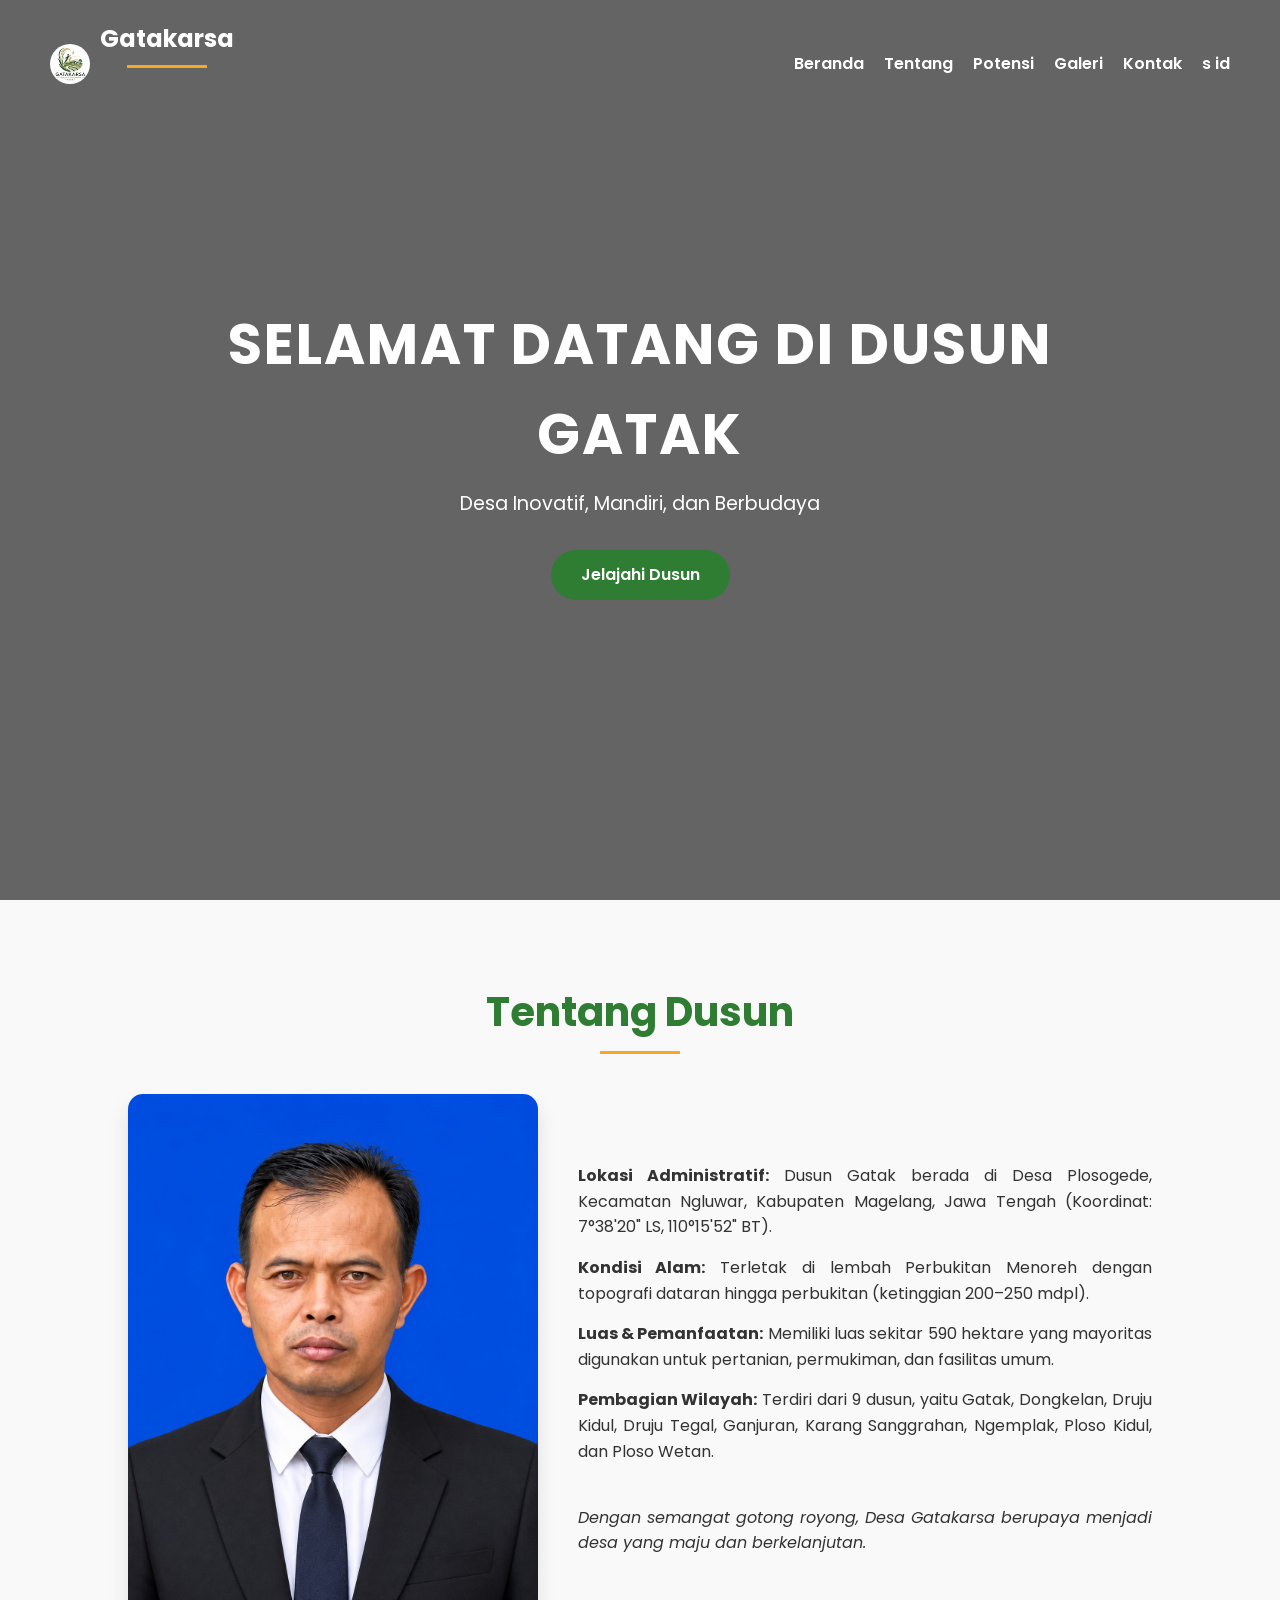
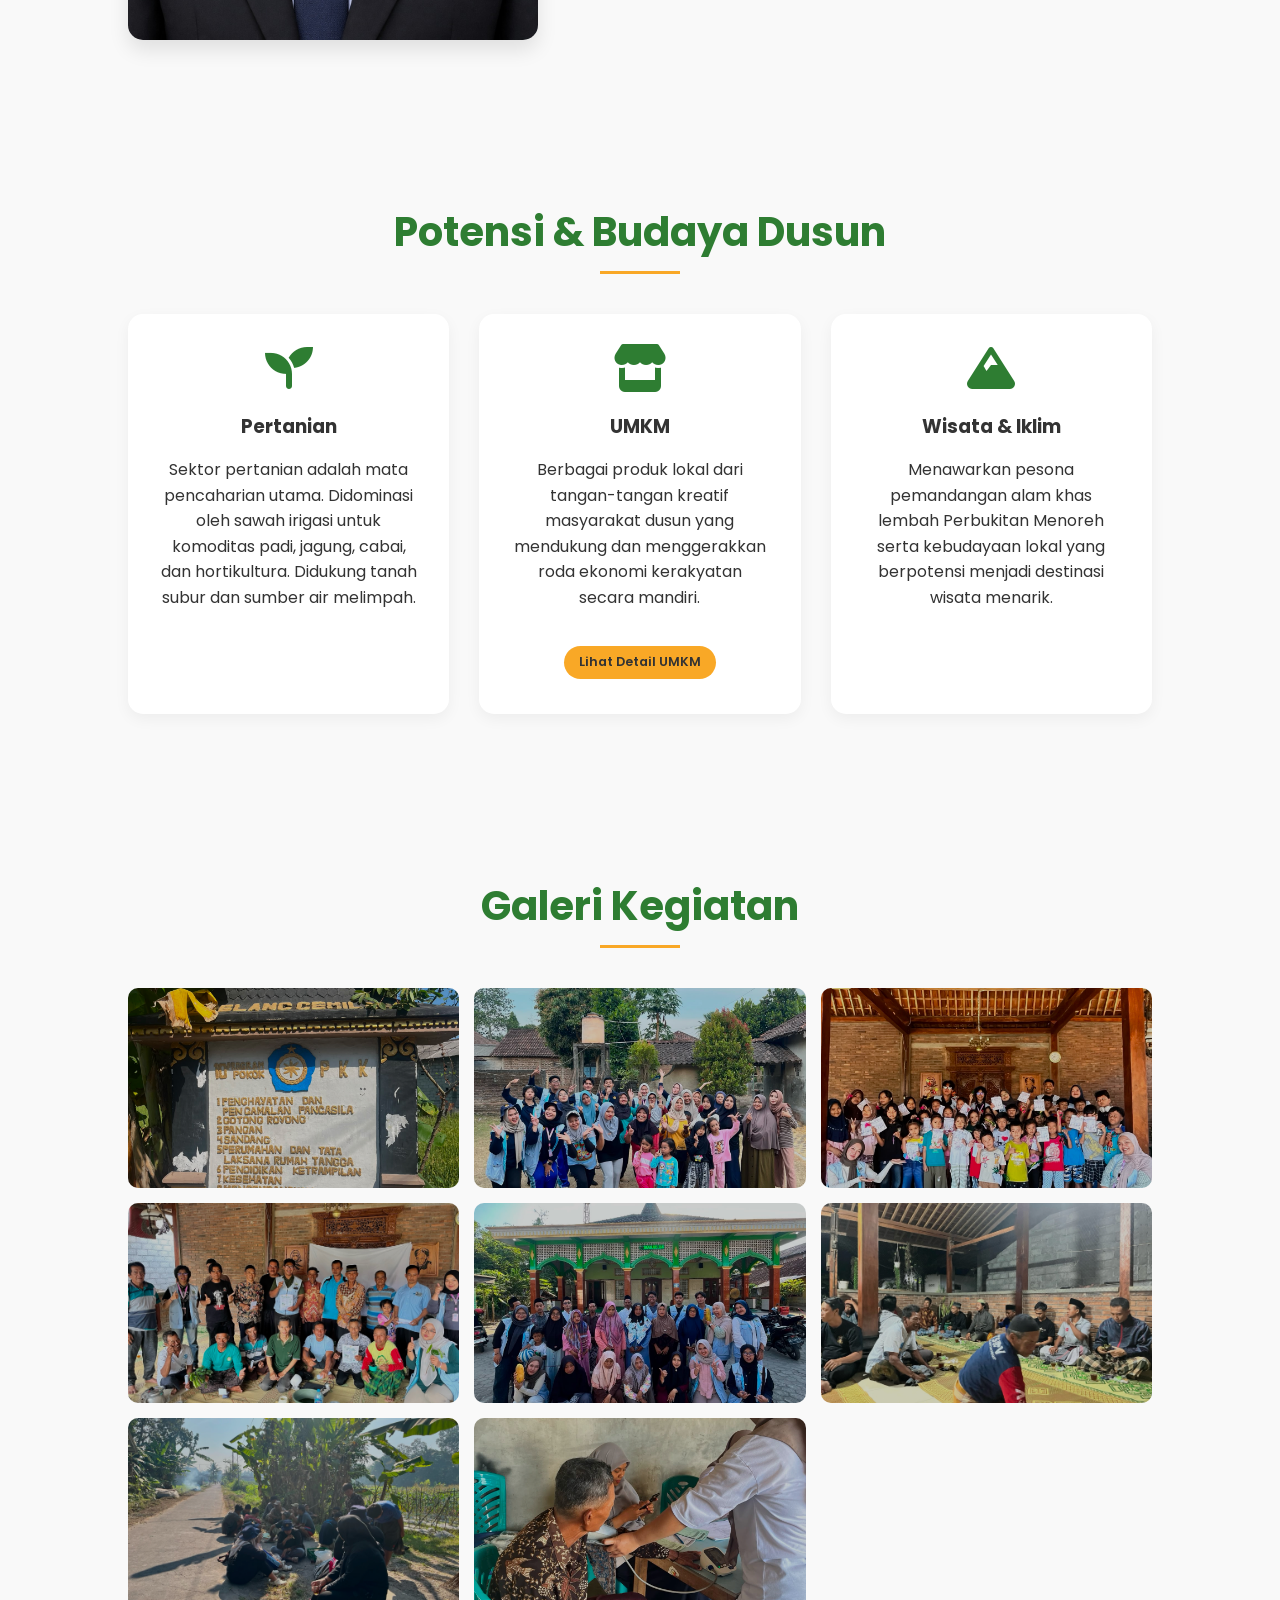
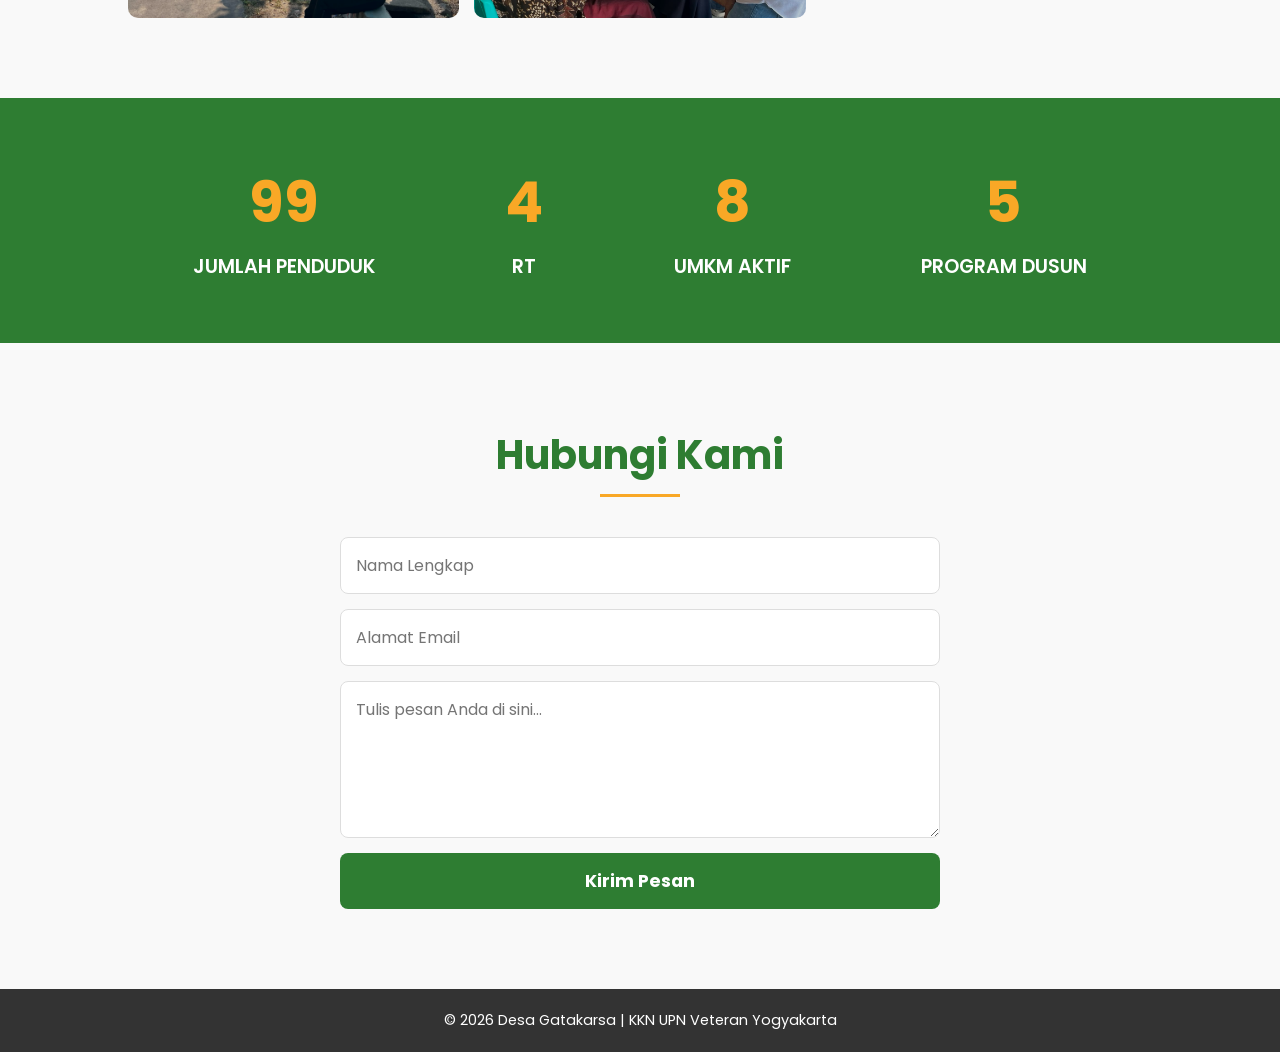
==== index.html @ c1e4db8f "first commit" ====
<!DOCTYPE html>
<html lang="id">
<head>
    <meta charset="UTF-8">
    <meta name="viewport" content="width=device-width, initial-scale=1.0">
    <title>Desa Gatakarsa - KKN UPN Veteran Yogyakarta</title>
    <!-- Google Fonts untuk tipografi yang lebih modern -->
    <link href="https://fonts.googleapis.com/css2?family=Poppins:wght@300;400;600;700&display=swap" rel="stylesheet">
    <!-- FontAwesome untuk Ikon -->
    <link rel="stylesheet" href="https://cdnjs.cloudflare.com/ajax/libs/font-awesome/6.0.0/css/all.min.css">
    
    <style>
        /* === VARIABEL WARNA & RESET === */
        :root {
            --primary-color: #2E7D32; /* Hijau alam */
            --secondary-color: #F9A826; /* Kuning aksen */
            --text-dark: #333333;
            --text-light: #f4f4f4;
            --bg-light: #f9f9f9;
        }

        * {
            margin: 0;
            padding: 0;
            box-sizing: border-box;
            font-family: 'Poppins', sans-serif;
            scroll-behavior: smooth;
        }

        body { color: var(--text-dark); background-color: var(--bg-light); line-height: 1.6; }

        /* === NAVBAR === */
        header nav {
            position: fixed;
            top: 0;
            width: 100%;
            display: flex;
            justify-content: space-between;
            align-items: center;
            padding: 20px 50px;
            background: transparent;
            transition: all 0.4s ease;
            z-index: 1000;
        }

        header nav.scrolled {
            background: white;
            box-shadow: 0 4px 10px rgba(0,0,0,0.1);
            padding: 15px 50px;
        }

        .logo { display: flex; align-items: center; gap: 10px; }
        .logo img { width: 40px; height: 40px; border-radius: 50%; object-fit: cover; }
        .logo h2 { color: white; transition: 0.4s; font-size: 1.5rem; }
        header nav.scrolled .logo h2 { color: var(--primary-color); }

        nav ul { display: flex; list-style: none; gap: 20px; }
        nav ul li a {
            text-decoration: none;
            color: white;
            font-weight: 600;
            transition: 0.3s;
            position: relative;
        }
        header nav.scrolled ul li a { color: var(--text-dark); }
        
        nav ul li a::after {
            content: ''; position: absolute; width: 0; height: 2px;
            bottom: -5px; left: 0; background-color: var(--secondary-color);
            transition: width 0.3s ease;
        }
        nav ul li a:hover::after { width: 100%; }

        /* === HERO SECTION === */
        .hero {
            height: 100vh;
            /* Placeholder background jika gambar belum ada */
            background: linear-gradient(rgba(0,0,0,0.6), rgba(0,0,0,0.6)), url('https://source.unsplash.com/1600x900/?village,nature,ricefield') center/cover;
            display: flex;
            justify-content: center;
            align-items: center;
            text-align: center;
            color: white;
        }

        .hero h1 { font-size: 3.5rem; margin-bottom: 10px; text-transform: uppercase; letter-spacing: 2px; animation: slideDown 1s ease forwards;}
        .hero p { font-size: 1.2rem; margin-bottom: 30px; animation: slideUp 1s ease forwards; animation-delay: 0.3s; opacity: 0; }
        
        .btn {
            padding: 12px 30px;
            background: var(--primary-color);
            color: white;
            text-decoration: none;
            border-radius: 25px;
            font-weight: 600;
            transition: 0.3s;
            display: inline-block;
            opacity: 0;
            animation: fadeIn 1s ease forwards;
            animation-delay: 0.6s;
        }
        .btn:hover { background: var(--secondary-color); color: var(--text-dark); transform: translateY(-3px); box-shadow: 0 5px 15px rgba(0,0,0,0.2); }
        
        .btn-small {
            display: inline-block;
            margin-top: 10px;
            padding: 6px 15px; /* Angka ini diperkecil agar kotaknya menyusut */
            background: var(--secondary-color);
            color: var(--text-dark);
            text-decoration: none;
            border-radius: 20px;
            font-size: 0.8rem; /* Hurufnya diperkecil sedikit */
            font-weight: 600;
            transition: 0.3s;
        }
        .btn-small:hover {
            background: var(--primary-color);
            color: white;
            transform: translateY(-2px);
        }
        /* === SECTIONS UMUM === */
        section { padding: 80px 10%; }
        h2 { text-align: center; font-size: 2.5rem; margin-bottom: 50px; color: var(--primary-color); position: relative; }
        h2::after {
            content: ''; width: 80px; height: 3px; background: var(--secondary-color);
            position: absolute; bottom: -10px; left: 50%; transform: translateX(-50%);
        }

        /* === TENTANG DESA === */
        .about-content { display: flex; gap: 40px; align-items: center; }
        .about-content img { width: 40%; border-radius: 15px; box-shadow: 0 10px 20px rgba(0,0,0,0.1); transition: 0.3s; }
        .about-content img:hover { transform: scale(1.02); }
        .about-content div { width: 60%; }
        .about-content p { margin-bottom: 15px; text-align: justify; }

        /* === POTENSI DESA (KARTU) === */
        .cards { display: grid; grid-template-columns: repeat(auto-fit, minmax(300px, 1fr)); gap: 30px; }
        .card {
            background: white; padding: 30px; border-radius: 15px;
            box-shadow: 0 5px 15px rgba(0,0,0,0.05); text-align: center;
            transition: 0.4s ease; border-bottom: 5px solid transparent;
        }
        .card i { font-size: 3rem; color: var(--primary-color); margin-bottom: 20px; }
        .card:hover { transform: translateY(-10px); box-shadow: 0 15px 30px rgba(0,0,0,0.1); border-bottom: 5px solid var(--secondary-color); }
        .card h3 { margin-bottom: 15px; }

        /* === GALERI === */
        .gallery-grid {
            display: grid; grid-template-columns: repeat(auto-fit, minmax(250px, 1fr)); gap: 15px;
        }
        .gallery-grid img {
            width: 100%; height: 200px; object-fit: cover; border-radius: 10px;
            transition: 0.3s; cursor: pointer; filter: brightness(80%);
        }
        .gallery-grid img:hover { filter: brightness(110%); transform: scale(1.05); box-shadow: 0 10px 20px rgba(0,0,0,0.2); }

        /* === STATISTIK === */
        .stats { background: var(--primary-color); color: white; display: flex; justify-content: space-around; flex-wrap: wrap; text-align: center; padding: 60px 10%; }
        .stat-box h3 { font-size: 3.5rem; margin-bottom: 5px; color: var(--secondary-color); }
        .stat-box p { font-size: 1.2rem; font-weight: 600; text-transform: uppercase; }

        /* === KONTAK === */
        .contact form { max-width: 600px; margin: 0 auto; display: flex; flex-direction: column; gap: 15px; }
        .contact input, .contact textarea { width: 100%; padding: 15px; border: 1px solid #ddd; border-radius: 8px; font-size: 1rem; transition: 0.3s; }
        .contact input:focus, .contact textarea:focus { border-color: var(--primary-color); outline: none; box-shadow: 0 0 8px rgba(46, 125, 50, 0.2); }
        .contact button { padding: 15px; background: var(--primary-color); color: white; border: none; border-radius: 8px; font-size: 1.1rem; cursor: pointer; transition: 0.3s; font-weight: bold; }
        .contact button:hover { background: var(--secondary-color); color: var(--text-dark); }

        /* === FOOTER === */
        footer { background: var(--text-dark); color: white; text-align: center; padding: 20px; font-size: 0.9rem; }

        /* === ANIMASI SCROLL (JS) === */
        .reveal { opacity: 0; transform: translateY(50px); transition: all 0.8s ease-in-out; }
        .reveal.active { opacity: 1; transform: translateY(0); }

        /* === KEYFRAMES === */
        @keyframes slideDown { from { opacity: 0; transform: translateY(-50px); } to { opacity: 1; transform: translateY(0); } }
        @keyframes slideUp { from { opacity: 0; transform: translateY(50px); } to { opacity: 1; transform: translateY(0); } }
        @keyframes fadeIn { from { opacity: 0; } to { opacity: 1; } }

        /* === RESPONSIVE === */
        @media (max-width: 768px) {
            .about-content { flex-direction: column; }
            .about-content img, .about-content div { width: 100%; }
            header nav { padding: 20px; flex-direction: column; gap: 15px; background: rgba(0,0,0,0.8); }
            header nav.scrolled { padding: 20px; }
            .hero h1 { font-size: 2.2rem; }
        }
    </style>
</head>
<body>

<!-- Navbar -->
<header>
    <nav id="navbar">
        <div class="logo">
            <img src="images/logo.jpeg" alt="Logo" onerror="this.src='https:'">
            <h2>Gatakarsa</h2>
        </div>
        <ul>
            <li><a href="#beranda">Beranda</a></li>
            <li><a href="#tentang">Tentang</a></li>
            <li><a href="#potensi">Potensi</a></li>
            <li><a href="#galeri">Galeri</a></li>
            <li><a href="#kontak">Kontak</a></li>
            <li><a href="https://s.id/dusungatak">s id</a></li>
        </ul>
    </nav>
</header>

<!-- Hero Section -->
<section class="hero" id="beranda">
    <div class="overlay">
        <h1>Selamat Datang di Dusun Gatak</h1>
        <p>Desa Inovatif, Mandiri, dan Berbudaya</p>
        <a href="#tentang" class="btn">Jelajahi Dusun</a>
    </div>
</section>

<!-- Tentang Desa -->
<section class="about reveal" id="tentang">
    <h2>Tentang Dusun</h2>
    <div class="about-content">
        <img src="images/kepaladesa2.jpeg" alt="Kepala Desa" onerror="this.src='https:'">
        <div>
            <p><strong>Lokasi Administratif:</strong> Dusun Gatak berada di Desa Plosogede, Kecamatan Ngluwar, Kabupaten Magelang, Jawa Tengah (Koordinat: 7°38'20" LS, 110°15'52" BT).</p>
            <p><strong>Kondisi Alam:</strong> Terletak di lembah Perbukitan Menoreh dengan topografi dataran hingga perbukitan (ketinggian 200–250 mdpl).</p>
            <p><strong>Luas & Pemanfaatan:</strong> Memiliki luas sekitar 590 hektare yang mayoritas digunakan untuk pertanian, permukiman, dan fasilitas umum.</p>
            <p><strong>Pembagian Wilayah:</strong> Terdiri dari 9 dusun, yaitu Gatak, Dongkelan, Druju Kidul, Druju Tegal, Ganjuran, Karang Sanggrahan, Ngemplak, Ploso Kidul, dan Ploso Wetan.</p>
            <br>
            <p><i>Dengan semangat gotong royong, Desa Gatakarsa berupaya menjadi desa yang maju dan berkelanjutan.</i></p>
        </div>
    </div>
</section>

<!-- Potensi Desa -->
<!-- Potensi & Budaya Desa -->
<section class="potensi reveal" id="potensi">
    <h2>Potensi & Budaya Dusun</h2>
    <div class="cards">
        
        <div class="card">
            <i class="fas fa-seedling"></i>
            <h3>Pertanian</h3>
            <p>Sektor pertanian adalah mata pencaharian utama. Didominasi oleh sawah irigasi untuk komoditas padi, jagung, cabai, dan hortikultura. Didukung tanah subur dan sumber air melimpah.</p>
        </div>

        <div class="card">
            <i class="fas fa-store"></i>
            <h3>UMKM</h3>
            <p>Berbagai produk lokal dari tangan-tangan kreatif masyarakat dusun yang mendukung dan menggerakkan roda ekonomi kerakyatan secara mandiri.</p>
            <br>
            <a href="umkm.html" target="_blank" class="btn-small">Lihat Detail UMKM </i></a>
        </div>

        <div class="card">
            <i class="fas fa-mountain"></i>
            <h3>Wisata & Iklim</h3>
            <p>Menawarkan pesona pemandangan alam khas lembah Perbukitan Menoreh serta kebudayaan lokal yang berpotensi menjadi destinasi wisata menarik.</p>
        </div>

    </div>
</section>

<!-- Galeri -->
<section class="galeri reveal" id="galeri">
    <h2>Galeri Kegiatan</h2>
    <div class="gallery-grid">
        <img src="images/kegiatan.jpeg" alt="Kegiatan 1" onerror="this.src='https://source.unsplash.com/400x300/?agriculture'">
        <img src="images/kegiatan1.jpeg" alt="Kegiatan 2" onerror="this.src='https://source.unsplash.com/400x300/?village'">
        <img src="images/kegiatan2.jpeg" alt="Kegiatan 3" onerror="this.src='https://source.unsplash.com/400x300/?community'">
        <img src="images/kegiatan3.jpeg" alt="Kegiatan 4" onerror="this.src='https://source.unsplash.com/400x300/?farmers'">
        <img src="images/kegiatan4.jpeg" alt="Kegiatan 5" onerror="this.src='https://source.unsplash.com/400x300/?nature'">
        <img src="images/kegiatan7.jpeg" alt="Kegiatan 6" onerror="this.src='https://source.unsplash.com/400x300/?event'">
        <img src="images/kegiatan6.jpeg" alt="Kegiatan 6" onerror="this.src='https://source.unsplash.com/400x300/?event'">
        <img src="images/kegiatan5.jpeg" alt="Kegiatan 6" onerror="this.src='https://source.unsplash.com/400x300/?event'">
    </div>
</section>

<!-- Statistik -->
<section class="stats" id="statistik">
    <div class="stat-box">
        <h3 class="counter" data-target="412">0</h3>
        <p>Jumlah Penduduk</p>
    </div>
    <div class="stat-box">
        <h3 class="counter" data-target="4">0</h3>
        <p>RT</p>
    </div>
    <div class="stat-box">
        <h3 class="counter" data-target="8">0</h3>
        <p>UMKM Aktif</p>
    </div>
    <div class="stat-box">
        <h3 class="counter" data-target="5">0</h3>
        <p>Program Dusun</p>
    </div>
</section>

<!-- Kontak -->
<section class="contact reveal" id="kontak">
    <h2>Hubungi Kami</h2>
    <form>
        <input type="text" placeholder="Nama Lengkap" required>
        <input type="email" placeholder="Alamat Email" required>
        <textarea rows="5" placeholder="Tulis pesan Anda di sini..." required></textarea>
        <button type="submit">Kirim Pesan</button>
    </form>
</section>

<footer>
    <p>© 2026 Desa Gatakarsa | KKN UPN Veteran Yogyakarta</p>
</footer>

<script>
    // 1. Efek Navbar Berubah Warna Saat Di-scroll
    window.addEventListener("scroll", function() {
        let navbar = document.getElementById("navbar");
        if (window.scrollY > 50) {
            navbar.classList.add("scrolled");
        } else {
            navbar.classList.remove("scrolled");
        }
    });

    // 2. Animasi Muncul Saat Scroll (Scroll Reveal)
    function reveal() {
        var reveals = document.querySelectorAll(".reveal");
        for (var i = 0; i < reveals.length; i++) {
            var windowHeight = window.innerHeight;
            var elementTop = reveals[i].getBoundingClientRect().top;
            var elementVisible = 150;
            if (elementTop < windowHeight - elementVisible) {
                reveals[i].classList.add("active");
            }
        }
    }
    window.addEventListener("scroll", reveal);
    reveal(); // Trigger saat halaman pertama kali dimuat

    // 3. Efek Angka Bergerak (Counter Animation) pada Statistik
    const counters = document.querySelectorAll('.counter');
    let counted = false;

    window.addEventListener('scroll', () => {
        let statsSection = document.getElementById('statistik');
        let sectionTop = statsSection.getBoundingClientRect().top;
        let windowHeight = window.innerHeight;

        // Jalankan animasi jika bagian statistik mulai terlihat di layar
        if(sectionTop < windowHeight && !counted) {
            counters.forEach(counter => {
                const updateCount = () => {
                    const target = +counter.getAttribute('data-target');
                    const count = +counter.innerText;
                    // Tentukan kecepatan hitung
                    const inc = target / 50; 

                    if (count < target) {
                        counter.innerText = Math.ceil(count + inc);
                        setTimeout(updateCount, 30);
                    } else {
                        counter.innerText = target;
                    }
                };
                updateCount();
            });
            counted = true; // Supaya tidak mengulang dari nol terus saat di-scroll
        }
    });
</script>
</body>
</html>
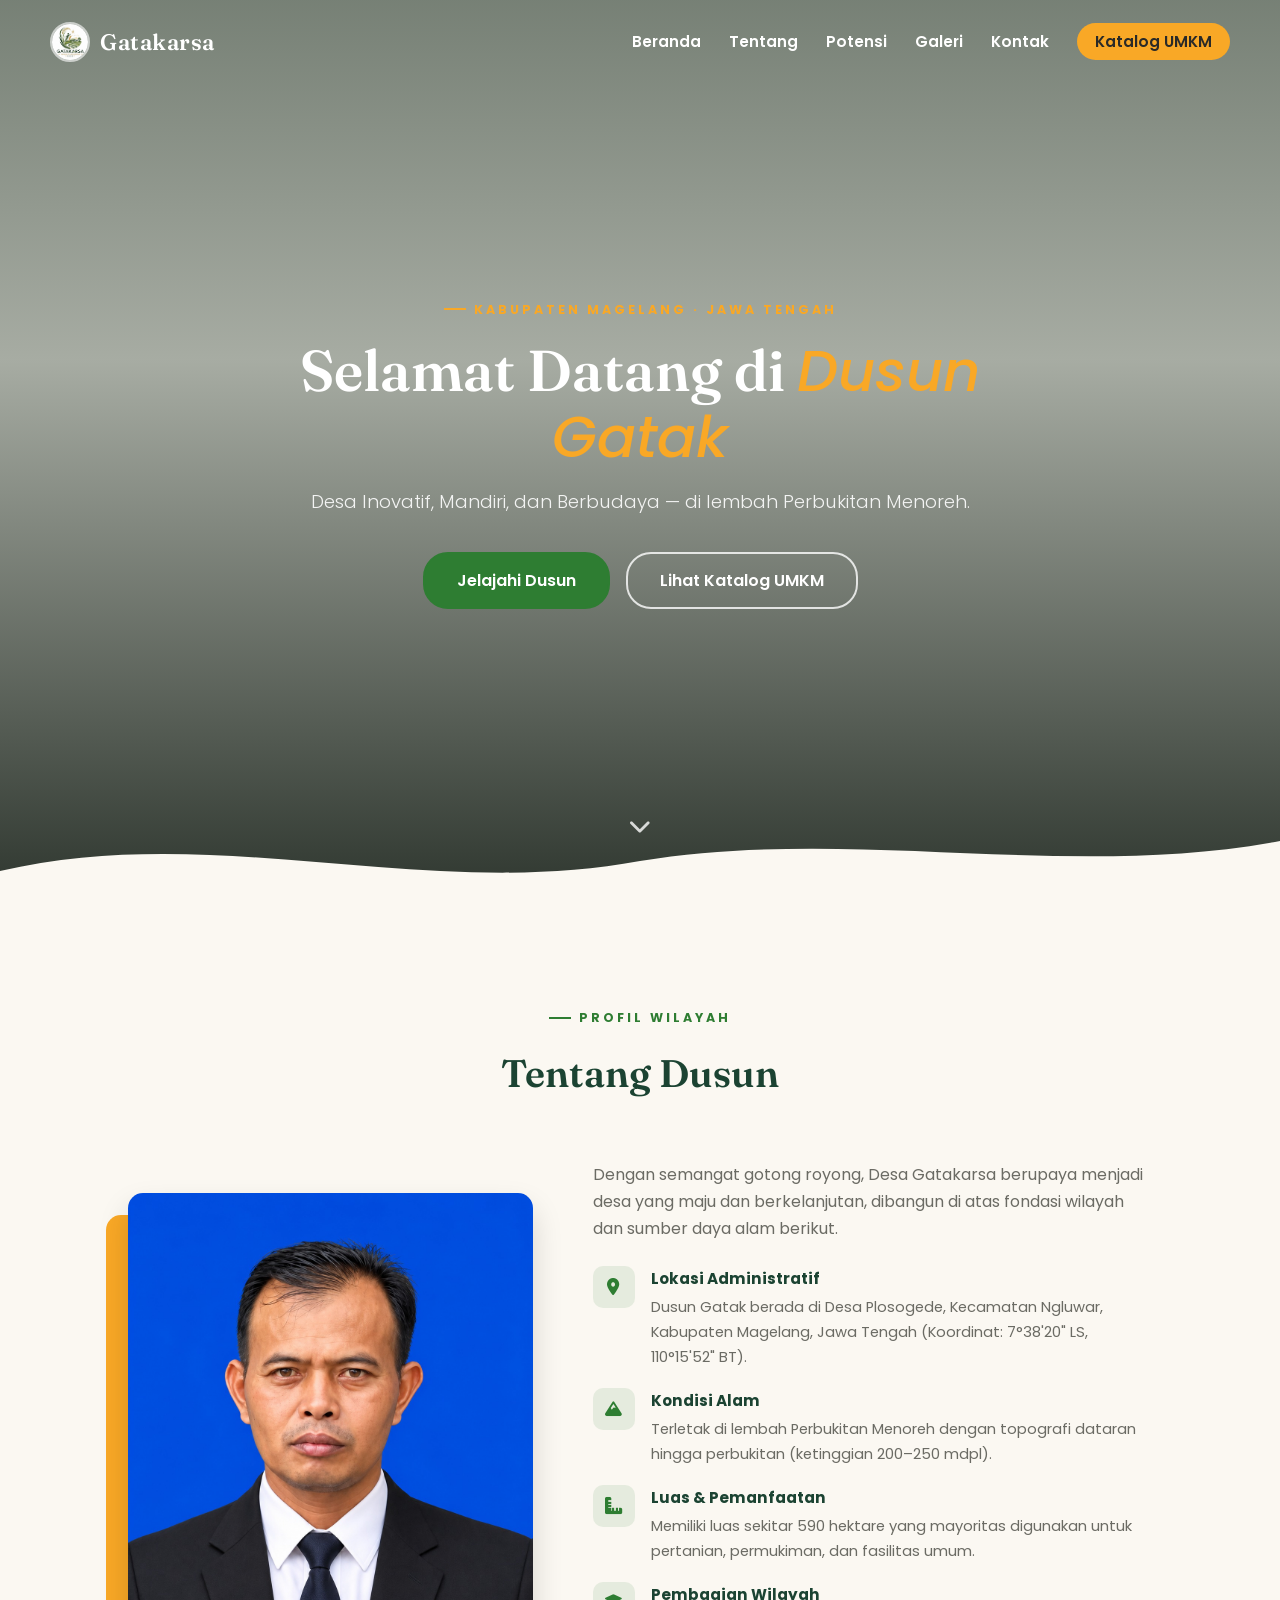
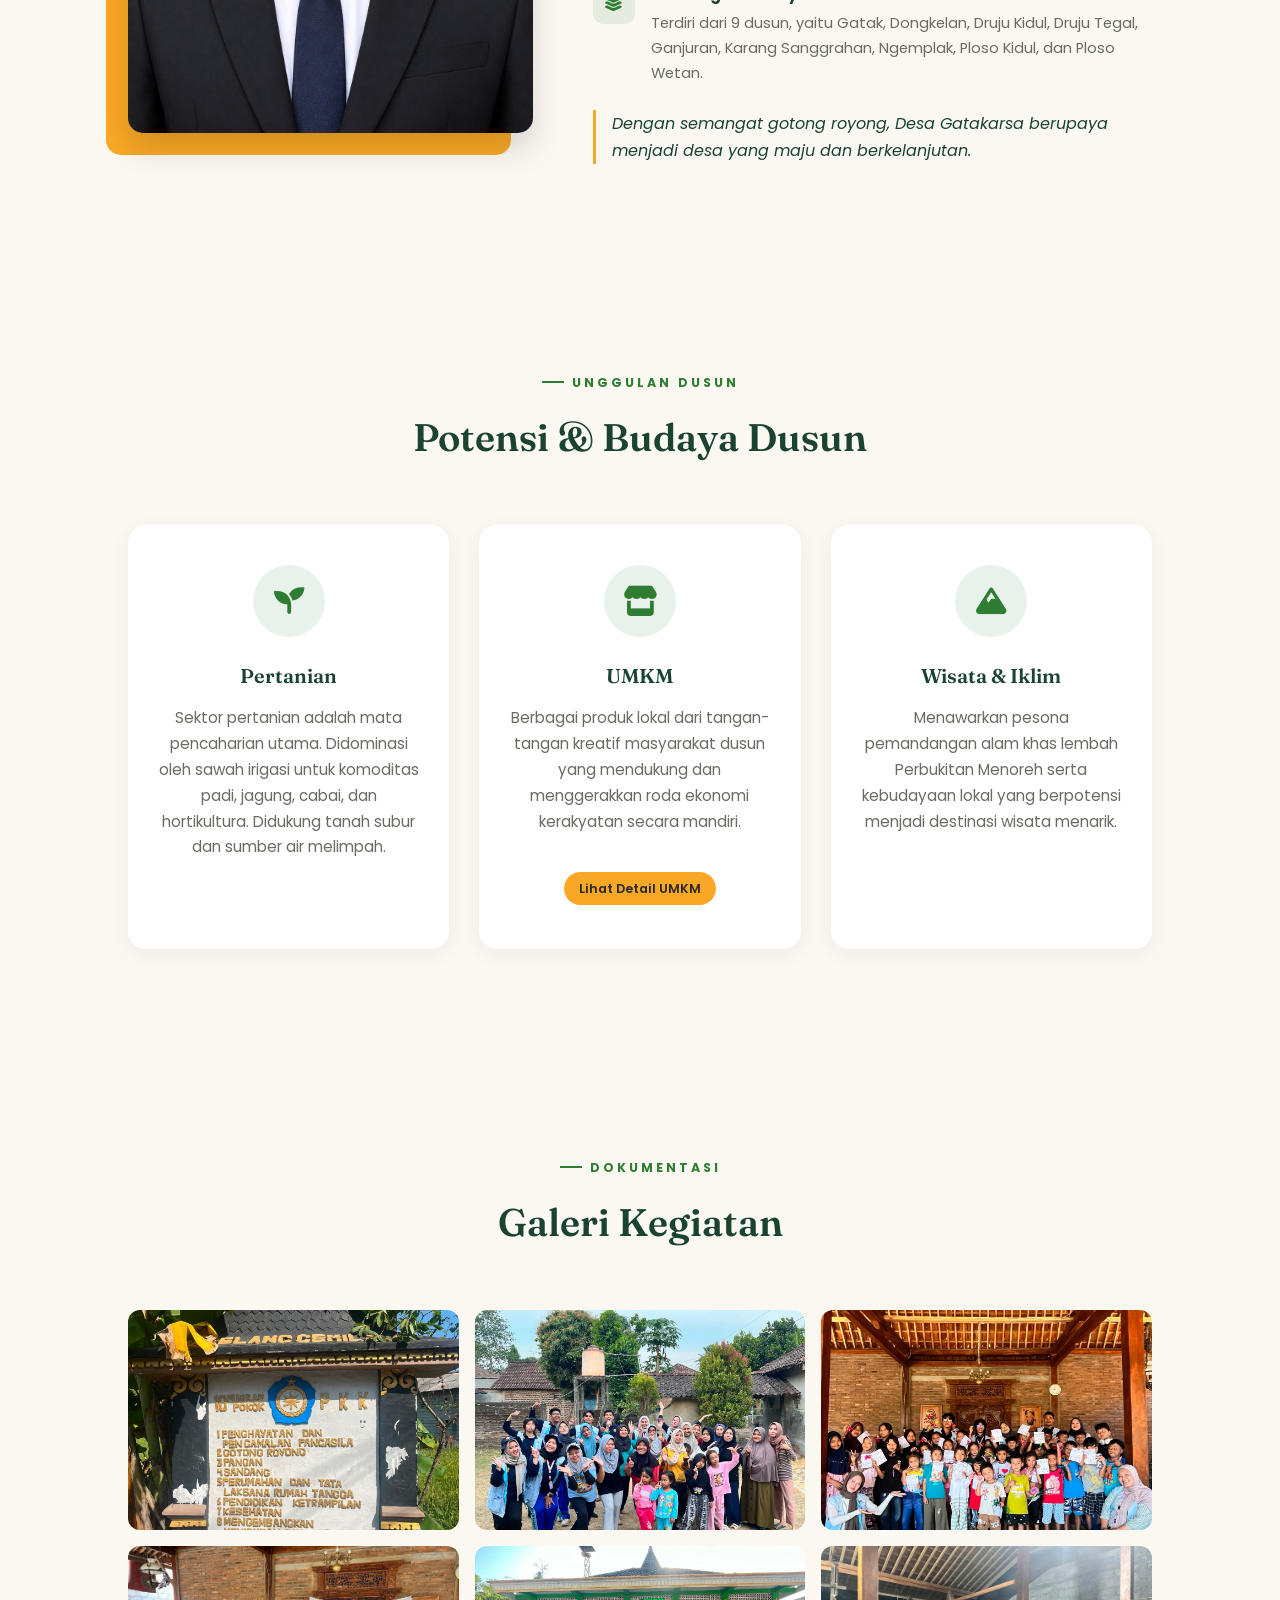
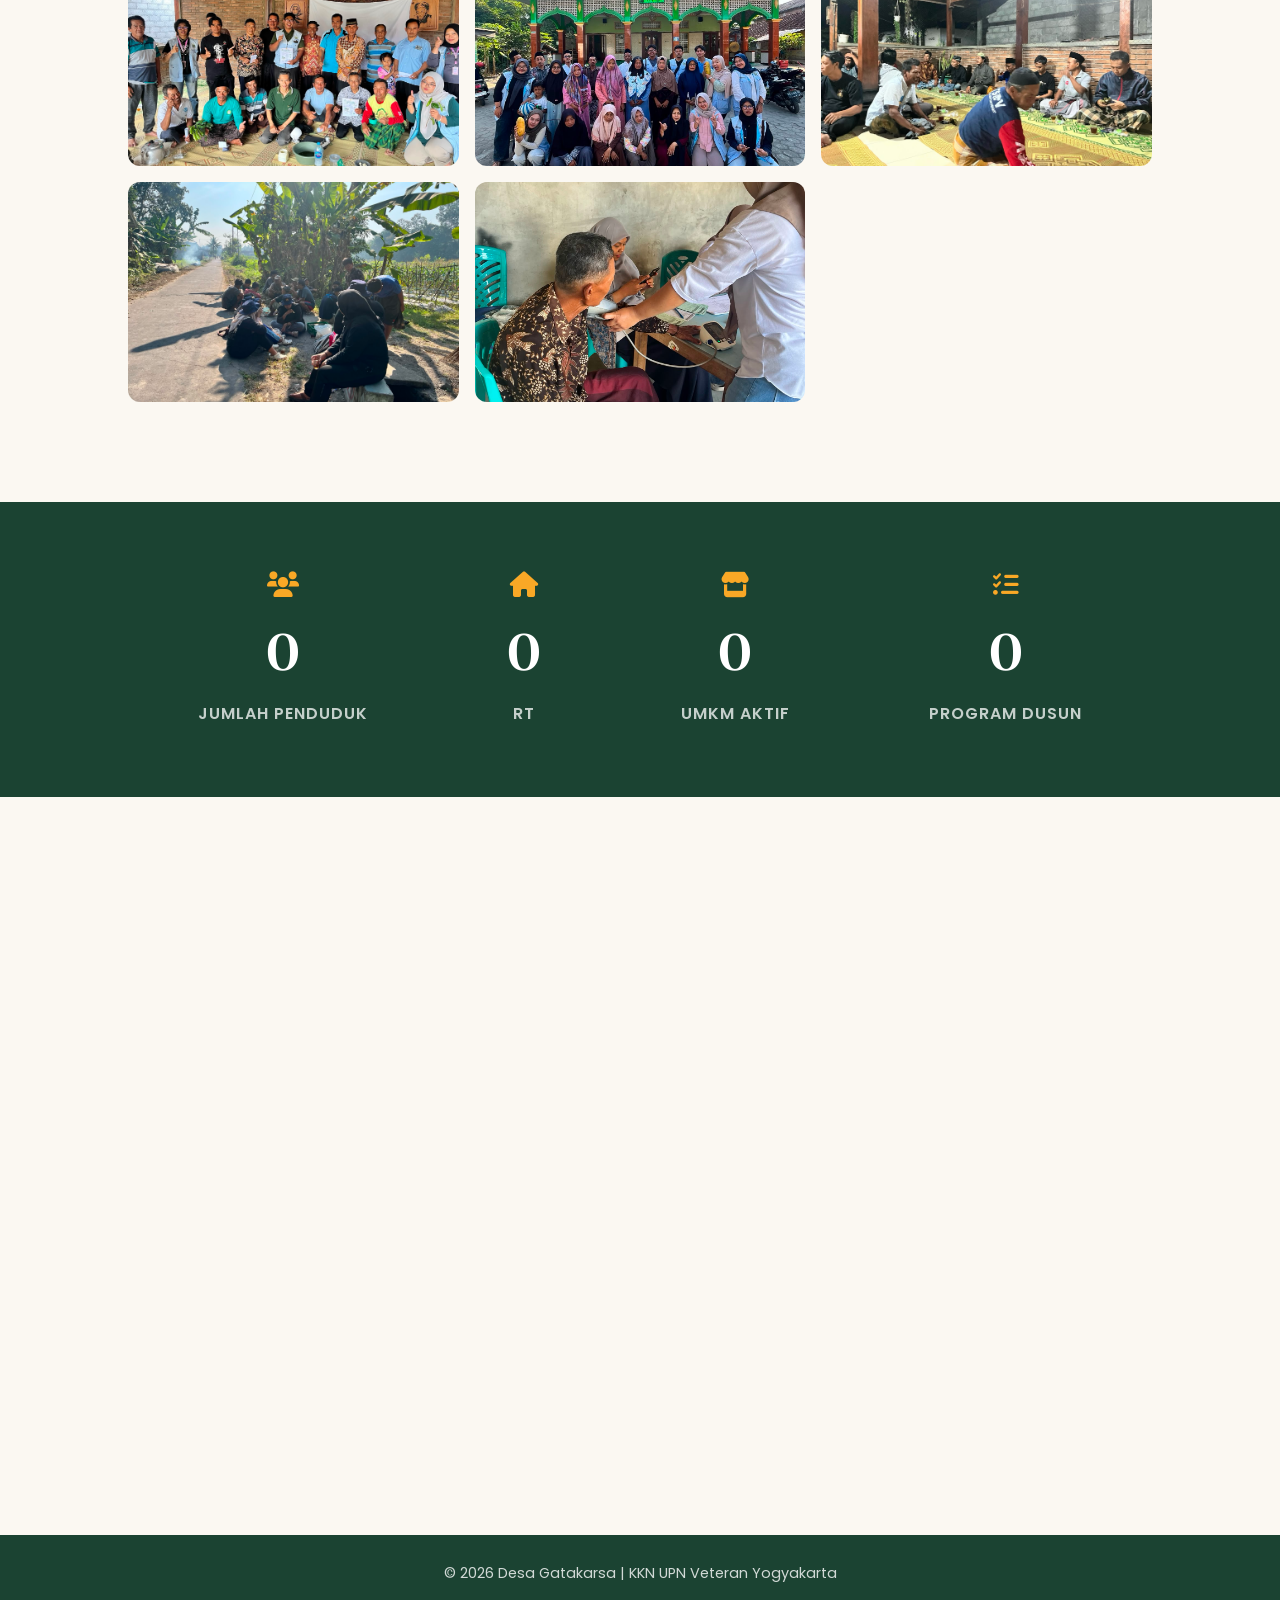
==== commit e887497f: "fix" ====
--- a/index.html
+++ b/index.html
@@ -4,170 +4,201 @@
     <meta charset="UTF-8">
     <meta name="viewport" content="width=device-width, initial-scale=1.0">
     <title>Desa Gatakarsa - KKN UPN Veteran Yogyakarta</title>
-    <!-- Google Fonts untuk tipografi yang lebih modern -->
-    <link href="https://fonts.googleapis.com/css2?family=Poppins:wght@300;400;600;700&display=swap" rel="stylesheet">
+    <!-- Google Fonts: Fraunces untuk judul (karakter hangat, organik), Poppins untuk isi -->
+    <link href="https://fonts.googleapis.com/css2?family=Poppins:wght@300;400;600;700&family=Fraunces:ital,opsz,wght@0,9..144,400;0,9..144,500;0,9..144,600;0,9..144,700;1,9..144,500&display=swap" rel="stylesheet">
     <!-- FontAwesome untuk Ikon -->
     <link rel="stylesheet" href="https://cdnjs.cloudflare.com/ajax/libs/font-awesome/6.0.0/css/all.min.css">
-    
+
     <style>
-        /* === VARIABEL WARNA & RESET === */
+        /* === VARIABEL WARNA & TIPOGRAFI === */
         :root {
-            --primary-color: #2E7D32; /* Hijau alam */
-            --secondary-color: #F9A826; /* Kuning aksen */
-            --text-dark: #333333;
+            --primary-color: #2E7D32;   /* Hijau alam */
+            --primary-dark: #1B4332;    /* Hijau tua, untuk teks/aksen gelap */
+            --secondary-color: #F9A826; /* Kuning panen */
+            --cream: #FBF8F2;           /* Latar hangat, bukan abu netral */
+            --text-dark: #2A2A28;
+            --text-muted: #6b6b64;
             --text-light: #f4f4f4;
-            --bg-light: #f9f9f9;
-        }
-
-        * {
-            margin: 0;
-            padding: 0;
-            box-sizing: border-box;
-            font-family: 'Poppins', sans-serif;
-            scroll-behavior: smooth;
-        }
-
-        body { color: var(--text-dark); background-color: var(--bg-light); line-height: 1.6; }
+            --bg-light: var(--cream);
+            --font-display: 'Fraunces', serif;
+            --font-body: 'Poppins', sans-serif;
+        }
+
+        * { margin: 0; padding: 0; box-sizing: border-box; font-family: var(--font-body); scroll-behavior: smooth; }
+        body { color: var(--text-dark); background-color: var(--bg-light); line-height: 1.7; }
+
+        h1, h2, h3 { font-family: var(--font-display); font-weight: 600; }
+
+        .eyebrow {
+            display: inline-flex; align-items: center; gap: 8px;
+            font-size: 0.78rem; font-weight: 700; letter-spacing: 3px; text-transform: uppercase;
+            color: var(--secondary-color);
+        }
+        .eyebrow::before { content: ''; width: 22px; height: 2px; background: var(--secondary-color); display: inline-block; }
 
         /* === NAVBAR === */
         header nav {
-            position: fixed;
-            top: 0;
-            width: 100%;
-            display: flex;
-            justify-content: space-between;
-            align-items: center;
-            padding: 20px 50px;
-            background: transparent;
-            transition: all 0.4s ease;
-            z-index: 1000;
-        }
-
-        header nav.scrolled {
-            background: white;
-            box-shadow: 0 4px 10px rgba(0,0,0,0.1);
-            padding: 15px 50px;
-        }
+            position: fixed; top: 0; width: 100%;
+            display: flex; justify-content: space-between; align-items: center;
+            padding: 22px 50px; background: transparent; transition: all 0.4s ease; z-index: 1000;
+        }
+        header nav.scrolled { background: rgba(251,248,242,0.95); backdrop-filter: blur(6px); box-shadow: 0 4px 20px rgba(0,0,0,0.08); padding: 14px 50px; }
 
         .logo { display: flex; align-items: center; gap: 10px; }
-        .logo img { width: 40px; height: 40px; border-radius: 50%; object-fit: cover; }
-        .logo h2 { color: white; transition: 0.4s; font-size: 1.5rem; }
-        header nav.scrolled .logo h2 { color: var(--primary-color); }
-
-        nav ul { display: flex; list-style: none; gap: 20px; }
+        .logo img { width: 40px; height: 40px; border-radius: 50%; object-fit: cover; border: 2px solid rgba(255,255,255,0.6); }
+        .logo h2 { color: white; transition: 0.4s; font-size: 1.4rem; letter-spacing: 0.5px; }
+        header nav.scrolled .logo img { border-color: var(--secondary-color); }
+        header nav.scrolled .logo h2 { color: var(--primary-dark); }
+
+        nav ul { display: flex; list-style: none; gap: 28px; align-items: center; }
         nav ul li a {
-            text-decoration: none;
-            color: white;
-            font-weight: 600;
-            transition: 0.3s;
-            position: relative;
+            text-decoration: none; color: white; font-weight: 600; font-size: 0.95rem;
+            transition: 0.3s; position: relative;
         }
         header nav.scrolled ul li a { color: var(--text-dark); }
-        
         nav ul li a::after {
             content: ''; position: absolute; width: 0; height: 2px;
-            bottom: -5px; left: 0; background-color: var(--secondary-color);
-            transition: width 0.3s ease;
+            bottom: -6px; left: 0; background-color: var(--secondary-color); transition: width 0.3s ease;
         }
         nav ul li a:hover::after { width: 100%; }
+        nav ul li a.nav-cta {
+            background: var(--secondary-color); color: var(--text-dark) !important; padding: 8px 18px; border-radius: 20px;
+        }
+        nav ul li a.nav-cta::after { display: none; }
+        nav ul li a.nav-cta:hover { background: var(--primary-color); color: white !important; }
 
         /* === HERO SECTION === */
         .hero {
-            height: 100vh;
-            /* Placeholder background jika gambar belum ada */
-            background: linear-gradient(rgba(0,0,0,0.6), rgba(0,0,0,0.6)), url('https://source.unsplash.com/1600x900/?village,nature,ricefield') center/cover;
-            display: flex;
-            justify-content: center;
-            align-items: center;
-            text-align: center;
-            color: white;
-        }
-
-        .hero h1 { font-size: 3.5rem; margin-bottom: 10px; text-transform: uppercase; letter-spacing: 2px; animation: slideDown 1s ease forwards;}
-        .hero p { font-size: 1.2rem; margin-bottom: 30px; animation: slideUp 1s ease forwards; animation-delay: 0.3s; opacity: 0; }
-        
+            height: 100vh; min-height: 640px; position: relative;
+            background:
+                linear-gradient(180deg, rgba(10,30,15,0.55) 0%, rgba(10,30,15,0.35) 40%, rgba(10,20,12,0.85) 100%),
+                url('https://images.unsplash.com/photo-1729778721407-46e81816a2a7?fm=jpg&q=80&w=2000&auto=format&fit=crop') center/cover no-repeat;
+            display: flex; flex-direction: column; justify-content: center; align-items: center;
+            text-align: center; color: white; overflow: hidden;
+        }
+        .hero .overlay { max-width: 720px; padding: 0 20px; }
+        .hero .eyebrow { color: var(--secondary-color); margin-bottom: 18px; opacity: 0; animation: fadeIn 1s ease forwards; animation-delay: 0.1s; }
+        .hero h1 {
+            font-size: 3.6rem; margin-bottom: 16px; line-height: 1.15; font-weight: 600;
+            animation: slideDown 1s ease forwards;
+        }
+        .hero h1 em { font-style: italic; color: var(--secondary-color); font-weight: 500; }
+        .hero p { font-family: var(--font-body); font-size: 1.15rem; margin-bottom: 34px; font-weight: 300; color: rgba(255,255,255,0.9); animation: slideUp 1s ease forwards; animation-delay: 0.3s; opacity: 0; }
+
+        .hero-actions { display: flex; gap: 16px; justify-content: center; flex-wrap: wrap; opacity: 0; animation: fadeIn 1s ease forwards; animation-delay: 0.6s; }
+
         .btn {
-            padding: 12px 30px;
-            background: var(--primary-color);
-            color: white;
-            text-decoration: none;
-            border-radius: 25px;
-            font-weight: 600;
-            transition: 0.3s;
-            display: inline-block;
-            opacity: 0;
-            animation: fadeIn 1s ease forwards;
-            animation-delay: 0.6s;
-        }
-        .btn:hover { background: var(--secondary-color); color: var(--text-dark); transform: translateY(-3px); box-shadow: 0 5px 15px rgba(0,0,0,0.2); }
-        
+            padding: 13px 32px; background: var(--primary-color); color: white; text-decoration: none;
+            border-radius: 25px; font-weight: 600; transition: 0.3s; display: inline-block; border: 2px solid var(--primary-color);
+        }
+        .btn:hover { background: var(--secondary-color); border-color: var(--secondary-color); color: var(--text-dark); transform: translateY(-3px); box-shadow: 0 8px 20px rgba(0,0,0,0.25); }
+
+        .btn-outline { background: transparent; border: 2px solid rgba(255,255,255,0.8); color: white; }
+        .btn-outline:hover { background: white; border-color: white; color: var(--primary-dark); }
+
         .btn-small {
-            display: inline-block;
-            margin-top: 10px;
-            padding: 6px 15px; /* Angka ini diperkecil agar kotaknya menyusut */
-            background: var(--secondary-color);
-            color: var(--text-dark);
-            text-decoration: none;
-            border-radius: 20px;
-            font-size: 0.8rem; /* Hurufnya diperkecil sedikit */
-            font-weight: 600;
-            transition: 0.3s;
-        }
-        .btn-small:hover {
-            background: var(--primary-color);
-            color: white;
-            transform: translateY(-2px);
-        }
+            display: inline-block; margin-top: 10px; padding: 6px 15px;
+            background: var(--secondary-color); color: var(--text-dark); text-decoration: none;
+            border-radius: 20px; font-size: 0.8rem; font-weight: 600; transition: 0.3s;
+        }
+        .btn-small:hover { background: var(--primary-color); color: white; transform: translateY(-2px); }
+
+        .scroll-cue {
+            position: absolute; bottom: 55px; left: 50%; transform: translateX(-50%);
+            color: white; font-size: 1.4rem; opacity: 0.8; animation: bounce 2s infinite;
+        }
+
+        /* Pembatas bukit di bawah hero, menandai lembah perbukitan Menoreh */
+        .hill-divider { position: absolute; bottom: -1px; left: 0; width: 100%; line-height: 0; }
+        .hill-divider svg { width: 100%; height: 90px; display: block; }
+
         /* === SECTIONS UMUM === */
-        section { padding: 80px 10%; }
-        h2 { text-align: center; font-size: 2.5rem; margin-bottom: 50px; color: var(--primary-color); position: relative; }
-        h2::after {
-            content: ''; width: 80px; height: 3px; background: var(--secondary-color);
-            position: absolute; bottom: -10px; left: 50%; transform: translateX(-50%);
-        }
+        section { padding: 100px 10%; }
+        .section-head { text-align: center; max-width: 640px; margin: 0 auto 55px; }
+        .section-head .eyebrow { margin-bottom: 12px; color: var(--primary-color); }
+        .section-head .eyebrow::before { background: var(--primary-color); }
+        h2 { font-size: 2.4rem; color: var(--primary-dark); }
 
         /* === TENTANG DESA === */
-        .about-content { display: flex; gap: 40px; align-items: center; }
-        .about-content img { width: 40%; border-radius: 15px; box-shadow: 0 10px 20px rgba(0,0,0,0.1); transition: 0.3s; }
-        .about-content img:hover { transform: scale(1.02); }
-        .about-content div { width: 60%; }
-        .about-content p { margin-bottom: 15px; text-align: justify; }
+        .about-content { display: flex; gap: 60px; align-items: center; }
+        .about-img-wrap { width: 42%; position: relative; }
+        .about-img-wrap::before {
+            content: ''; position: absolute; top: 22px; left: -22px; width: 100%; height: 100%;
+            background: var(--secondary-color); border-radius: 15px; z-index: 0;
+        }
+        .about-content img { position: relative; z-index: 1; width: 100%; display: block; border-radius: 15px; box-shadow: 0 15px 30px rgba(0,0,0,0.15); transition: 0.3s; }
+        .about-content img:hover { transform: translateY(-4px); }
+        .about-content .about-text { width: 58%; }
+        .about-text > p:first-of-type { margin-bottom: 20px; color: var(--text-muted); }
+
+        .info-list { display: flex; flex-direction: column; gap: 18px; margin: 24px 0; }
+        .info-item { display: flex; gap: 16px; align-items: flex-start; }
+        .info-item .icon-box {
+            flex-shrink: 0; width: 42px; height: 42px; border-radius: 10px;
+            background: rgba(46,125,50,0.1); color: var(--primary-color);
+            display: flex; align-items: center; justify-content: center; font-size: 1.05rem;
+        }
+        .info-item h4 { font-family: var(--font-body); font-size: 0.95rem; font-weight: 700; color: var(--primary-dark); margin-bottom: 3px; }
+        .info-item p { font-size: 0.92rem; color: var(--text-muted); }
+
+        .tagline { font-style: italic; color: var(--primary-dark); border-left: 3px solid var(--secondary-color); padding-left: 16px; margin-top: 10px; }
 
         /* === POTENSI DESA (KARTU) === */
         .cards { display: grid; grid-template-columns: repeat(auto-fit, minmax(300px, 1fr)); gap: 30px; }
         .card {
-            background: white; padding: 30px; border-radius: 15px;
-            box-shadow: 0 5px 15px rgba(0,0,0,0.05); text-align: center;
-            transition: 0.4s ease; border-bottom: 5px solid transparent;
-        }
-        .card i { font-size: 3rem; color: var(--primary-color); margin-bottom: 20px; }
-        .card:hover { transform: translateY(-10px); box-shadow: 0 15px 30px rgba(0,0,0,0.1); border-bottom: 5px solid var(--secondary-color); }
-        .card h3 { margin-bottom: 15px; }
+            background: white; padding: 40px 30px; border-radius: 18px;
+            box-shadow: 0 5px 20px rgba(0,0,0,0.05); text-align: center;
+            transition: 0.4s ease; border-bottom: 4px solid transparent;
+        }
+        .card .icon-circle {
+            width: 72px; height: 72px; border-radius: 50%; margin: 0 auto 22px;
+            background: rgba(46,125,50,0.1); display: flex; align-items: center; justify-content: center;
+            transition: 0.4s ease;
+        }
+        .card i { font-size: 1.9rem; color: var(--primary-color); }
+        .card:hover { transform: translateY(-10px); box-shadow: 0 20px 35px rgba(0,0,0,0.1); border-bottom: 4px solid var(--secondary-color); }
+        .card:hover .icon-circle { background: var(--secondary-color); }
+        .card:hover .icon-circle i { color: var(--text-dark); }
+        .card h3 { margin-bottom: 12px; font-size: 1.25rem; color: var(--primary-dark); }
+        .card p { color: var(--text-muted); font-size: 0.95rem; }
 
         /* === GALERI === */
-        .gallery-grid {
-            display: grid; grid-template-columns: repeat(auto-fit, minmax(250px, 1fr)); gap: 15px;
-        }
-        .gallery-grid img {
-            width: 100%; height: 200px; object-fit: cover; border-radius: 10px;
-            transition: 0.3s; cursor: pointer; filter: brightness(80%);
-        }
-        .gallery-grid img:hover { filter: brightness(110%); transform: scale(1.05); box-shadow: 0 10px 20px rgba(0,0,0,0.2); }
+        .gallery-grid { display: grid; grid-template-columns: repeat(auto-fit, minmax(250px, 1fr)); gap: 16px; }
+        .gallery-item { position: relative; border-radius: 12px; overflow: hidden; cursor: pointer; }
+        .gallery-item img { width: 100%; height: 220px; object-fit: cover; display: block; transition: 0.5s ease; }
+        .gallery-item:hover img { transform: scale(1.08); }
+        .gallery-item::after {
+            content: ''; position: absolute; inset: 0;
+            background: linear-gradient(180deg, transparent 50%, rgba(0,0,0,0.55) 100%);
+            opacity: 0; transition: 0.3s;
+        }
+        .gallery-item:hover::after { opacity: 1; }
 
         /* === STATISTIK === */
-        .stats { background: var(--primary-color); color: white; display: flex; justify-content: space-around; flex-wrap: wrap; text-align: center; padding: 60px 10%; }
-        .stat-box h3 { font-size: 3.5rem; margin-bottom: 5px; color: var(--secondary-color); }
-        .stat-box p { font-size: 1.2rem; font-weight: 600; text-transform: uppercase; }
+        .stats {
+            background: var(--primary-dark); color: white;
+            display: flex; justify-content: space-around; flex-wrap: wrap; text-align: center; padding: 70px 10%;
+        }
+        .stat-box i { font-size: 1.6rem; color: var(--secondary-color); margin-bottom: 10px; display: block; }
+        .stat-box h3 { font-size: 3.2rem; margin-bottom: 5px; color: white; font-family: var(--font-display); }
+        .stat-box p { font-size: 1rem; font-weight: 600; text-transform: uppercase; letter-spacing: 1px; color: rgba(255,255,255,0.75); font-family: var(--font-body); }
 
         /* === KONTAK === */
-        .contact form { max-width: 600px; margin: 0 auto; display: flex; flex-direction: column; gap: 15px; }
-        .contact input, .contact textarea { width: 100%; padding: 15px; border: 1px solid #ddd; border-radius: 8px; font-size: 1rem; transition: 0.3s; }
-        .contact input:focus, .contact textarea:focus { border-color: var(--primary-color); outline: none; box-shadow: 0 0 8px rgba(46, 125, 50, 0.2); }
-        .contact button { padding: 15px; background: var(--primary-color); color: white; border: none; border-radius: 8px; font-size: 1.1rem; cursor: pointer; transition: 0.3s; font-weight: bold; }
+        .contact { background: white; }
+        .contact form { max-width: 600px; margin: 0 auto; display: flex; flex-direction: column; gap: 16px; }
+        .contact input, .contact textarea {
+            width: 100%; padding: 15px 18px; border: 1.5px solid #e5e2da; border-radius: 10px;
+            font-size: 1rem; transition: 0.3s; background: var(--cream); font-family: var(--font-body);
+        }
+        .contact input:focus, .contact textarea:focus { border-color: var(--primary-color); outline: none; background: white; box-shadow: 0 0 0 4px rgba(46, 125, 50, 0.1); }
+        .contact button {
+            padding: 16px; background: var(--primary-color); color: white; border: none; border-radius: 10px;
+            font-size: 1.05rem; cursor: pointer; transition: 0.3s; font-weight: bold; letter-spacing: 0.3px;
+        }
         .contact button:hover { background: var(--secondary-color); color: var(--text-dark); }
 
         /* === FOOTER === */
-        footer { background: var(--text-dark); color: white; text-align: center; padding: 20px; font-size: 0.9rem; }
+        footer { background: var(--primary-dark); color: rgba(255,255,255,0.8); text-align: center; padding: 26px; font-size: 0.9rem; }
 
         /* === ANIMASI SCROLL (JS) === */
         .reveal { opacity: 0; transform: translateY(50px); transition: all 0.8s ease-in-out; }
@@ -177,15 +208,25 @@
         @keyframes slideDown { from { opacity: 0; transform: translateY(-50px); } to { opacity: 1; transform: translateY(0); } }
         @keyframes slideUp { from { opacity: 0; transform: translateY(50px); } to { opacity: 1; transform: translateY(0); } }
         @keyframes fadeIn { from { opacity: 0; } to { opacity: 1; } }
+        @keyframes bounce { 0%, 100% { transform: translate(-50%, 0); } 50% { transform: translate(-50%, -10px); } }
 
         /* === RESPONSIVE === */
         @media (max-width: 768px) {
+            section { padding: 70px 6%; }
             .about-content { flex-direction: column; }
-            .about-content img, .about-content div { width: 100%; }
-            header nav { padding: 20px; flex-direction: column; gap: 15px; background: rgba(0,0,0,0.8); }
-            header nav.scrolled { padding: 20px; }
-            .hero h1 { font-size: 2.2rem; }
-        }
+            .about-img-wrap, .about-content .about-text { width: 100%; }
+            .about-img-wrap::before { display: none; }
+            header nav { padding: 18px 20px; }
+            header nav ul { position: fixed; top: 0; right: -100%; height: 100vh; width: 70%; max-width: 300px;
+                background: white; flex-direction: column; justify-content: center; gap: 26px; transition: 0.4s ease; box-shadow: -5px 0 20px rgba(0,0,0,0.1); }
+            header nav ul.open { right: 0; }
+            header nav ul li a { color: var(--text-dark) !important; }
+            .nav-toggle { display: block; background: none; border: none; color: white; font-size: 1.5rem; cursor: pointer; z-index: 1100; }
+            header nav.scrolled .nav-toggle { color: var(--primary-dark); }
+            .hero h1 { font-size: 2.3rem; }
+            .hero p { font-size: 1rem; }
+        }
+        @media (min-width: 769px) { .nav-toggle { display: none; } }
     </style>
 </head>
 <body>
@@ -197,13 +238,14 @@
             <img src="images/logo.jpeg" alt="Logo" onerror="this.src='https:'">
             <h2>Gatakarsa</h2>
         </div>
-        <ul>
+        <button class="nav-toggle" id="navToggle" aria-label="Buka menu"><i class="fas fa-bars"></i></button>
+        <ul id="navList">
             <li><a href="#beranda">Beranda</a></li>
             <li><a href="#tentang">Tentang</a></li>
             <li><a href="#potensi">Potensi</a></li>
             <li><a href="#galeri">Galeri</a></li>
             <li><a href="#kontak">Kontak</a></li>
-            <li><a href="https://s.id/dusungatak">s id</a></li>
+            <li><a href="umkm.html" target="_blank" class="nav-cta">Katalog UMKM</a></li>
         </ul>
     </nav>
 </header>
@@ -211,50 +253,95 @@
 <!-- Hero Section -->
 <section class="hero" id="beranda">
     <div class="overlay">
-        <h1>Selamat Datang di Dusun Gatak</h1>
-        <p>Desa Inovatif, Mandiri, dan Berbudaya</p>
-        <a href="#tentang" class="btn">Jelajahi Dusun</a>
+        <span class="eyebrow">Kabupaten Magelang · Jawa Tengah</span>
+        <h1>Selamat Datang di <em>Dusun Gatak</em></h1>
+        <p>Desa Inovatif, Mandiri, dan Berbudaya — di lembah Perbukitan Menoreh.</p>
+        <div class="hero-actions">
+            <a href="#tentang" class="btn">Jelajahi Dusun</a>
+            <a href="umkm.html" target="_blank" class="btn btn-outline">Lihat Katalog UMKM</a>
+        </div>
+    </div>
+    <a href="#tentang" class="scroll-cue" aria-label="Gulir ke bawah"><i class="fas fa-chevron-down"></i></a>
+    <div class="hill-divider">
+        <svg viewBox="0 0 1440 90" preserveAspectRatio="none" xmlns="http://www.w3.org/2000/svg">
+            <path d="M0,60 C240,10 480,90 720,50 C960,15 1200,70 1440,30 L1440,90 L0,90 Z" fill="#FBF8F2"></path>
+        </svg>
     </div>
 </section>
 
 <!-- Tentang Desa -->
 <section class="about reveal" id="tentang">
-    <h2>Tentang Dusun</h2>
+    <div class="section-head">
+        <span class="eyebrow">Profil Wilayah</span>
+        <h2>Tentang Dusun</h2>
+    </div>
     <div class="about-content">
-        <img src="images/kepaladesa2.jpeg" alt="Kepala Desa" onerror="this.src='https:'">
-        <div>
-            <p><strong>Lokasi Administratif:</strong> Dusun Gatak berada di Desa Plosogede, Kecamatan Ngluwar, Kabupaten Magelang, Jawa Tengah (Koordinat: 7°38'20" LS, 110°15'52" BT).</p>
-            <p><strong>Kondisi Alam:</strong> Terletak di lembah Perbukitan Menoreh dengan topografi dataran hingga perbukitan (ketinggian 200–250 mdpl).</p>
-            <p><strong>Luas & Pemanfaatan:</strong> Memiliki luas sekitar 590 hektare yang mayoritas digunakan untuk pertanian, permukiman, dan fasilitas umum.</p>
-            <p><strong>Pembagian Wilayah:</strong> Terdiri dari 9 dusun, yaitu Gatak, Dongkelan, Druju Kidul, Druju Tegal, Ganjuran, Karang Sanggrahan, Ngemplak, Ploso Kidul, dan Ploso Wetan.</p>
-            <br>
-            <p><i>Dengan semangat gotong royong, Desa Gatakarsa berupaya menjadi desa yang maju dan berkelanjutan.</i></p>
-        </div>
-    </div>
-</section>
-
-<!-- Potensi Desa -->
+        <div class="about-img-wrap">
+            <img src="images/kepaladesa2.jpeg" alt="Kepala Desa" onerror="this.src='https:'">
+        </div>
+        <div class="about-text">
+            <p>Dengan semangat gotong royong, Desa Gatakarsa berupaya menjadi desa yang maju dan berkelanjutan, dibangun di atas fondasi wilayah dan sumber daya alam berikut.</p>
+
+            <div class="info-list">
+                <div class="info-item">
+                    <div class="icon-box"><i class="fas fa-map-marker-alt"></i></div>
+                    <div>
+                        <h4>Lokasi Administratif</h4>
+                        <p>Dusun Gatak berada di Desa Plosogede, Kecamatan Ngluwar, Kabupaten Magelang, Jawa Tengah (Koordinat: 7°38'20" LS, 110°15'52" BT).</p>
+                    </div>
+                </div>
+                <div class="info-item">
+                    <div class="icon-box"><i class="fas fa-mountain"></i></div>
+                    <div>
+                        <h4>Kondisi Alam</h4>
+                        <p>Terletak di lembah Perbukitan Menoreh dengan topografi dataran hingga perbukitan (ketinggian 200–250 mdpl).</p>
+                    </div>
+                </div>
+                <div class="info-item">
+                    <div class="icon-box"><i class="fas fa-ruler-combined"></i></div>
+                    <div>
+                        <h4>Luas & Pemanfaatan</h4>
+                        <p>Memiliki luas sekitar 590 hektare yang mayoritas digunakan untuk pertanian, permukiman, dan fasilitas umum.</p>
+                    </div>
+                </div>
+                <div class="info-item">
+                    <div class="icon-box"><i class="fas fa-layer-group"></i></div>
+                    <div>
+                        <h4>Pembagian Wilayah</h4>
+                        <p>Terdiri dari 9 dusun, yaitu Gatak, Dongkelan, Druju Kidul, Druju Tegal, Ganjuran, Karang Sanggrahan, Ngemplak, Ploso Kidul, dan Ploso Wetan.</p>
+                    </div>
+                </div>
+            </div>
+
+            <p class="tagline">Dengan semangat gotong royong, Desa Gatakarsa berupaya menjadi desa yang maju dan berkelanjutan.</p>
+        </div>
+    </div>
+</section>
+
 <!-- Potensi & Budaya Desa -->
 <section class="potensi reveal" id="potensi">
-    <h2>Potensi & Budaya Dusun</h2>
+    <div class="section-head">
+        <span class="eyebrow">Unggulan Dusun</span>
+        <h2>Potensi & Budaya Dusun</h2>
+    </div>
     <div class="cards">
-        
+
         <div class="card">
-            <i class="fas fa-seedling"></i>
+            <div class="icon-circle"><i class="fas fa-seedling"></i></div>
             <h3>Pertanian</h3>
             <p>Sektor pertanian adalah mata pencaharian utama. Didominasi oleh sawah irigasi untuk komoditas padi, jagung, cabai, dan hortikultura. Didukung tanah subur dan sumber air melimpah.</p>
         </div>
 
         <div class="card">
-            <i class="fas fa-store"></i>
+            <div class="icon-circle"><i class="fas fa-store"></i></div>
             <h3>UMKM</h3>
             <p>Berbagai produk lokal dari tangan-tangan kreatif masyarakat dusun yang mendukung dan menggerakkan roda ekonomi kerakyatan secara mandiri.</p>
             <br>
-            <a href="umkm.html" target="_blank" class="btn-small">Lihat Detail UMKM </i></a>
+            <a href="umkm.html" target="_blank" class="btn-small">Lihat Detail UMKM</a>
         </div>
 
         <div class="card">
-            <i class="fas fa-mountain"></i>
+            <div class="icon-circle"><i class="fas fa-mountain"></i></div>
             <h3>Wisata & Iklim</h3>
             <p>Menawarkan pesona pemandangan alam khas lembah Perbukitan Menoreh serta kebudayaan lokal yang berpotensi menjadi destinasi wisata menarik.</p>
         </div>
@@ -264,34 +351,41 @@
 
 <!-- Galeri -->
 <section class="galeri reveal" id="galeri">
-    <h2>Galeri Kegiatan</h2>
+    <div class="section-head">
+        <span class="eyebrow">Dokumentasi</span>
+        <h2>Galeri Kegiatan</h2>
+    </div>
     <div class="gallery-grid">
-        <img src="images/kegiatan.jpeg" alt="Kegiatan 1" onerror="this.src='https://source.unsplash.com/400x300/?agriculture'">
-        <img src="images/kegiatan1.jpeg" alt="Kegiatan 2" onerror="this.src='https://source.unsplash.com/400x300/?village'">
-        <img src="images/kegiatan2.jpeg" alt="Kegiatan 3" onerror="this.src='https://source.unsplash.com/400x300/?community'">
-        <img src="images/kegiatan3.jpeg" alt="Kegiatan 4" onerror="this.src='https://source.unsplash.com/400x300/?farmers'">
-        <img src="images/kegiatan4.jpeg" alt="Kegiatan 5" onerror="this.src='https://source.unsplash.com/400x300/?nature'">
-        <img src="images/kegiatan7.jpeg" alt="Kegiatan 6" onerror="this.src='https://source.unsplash.com/400x300/?event'">
-        <img src="images/kegiatan6.jpeg" alt="Kegiatan 6" onerror="this.src='https://source.unsplash.com/400x300/?event'">
-        <img src="images/kegiatan5.jpeg" alt="Kegiatan 6" onerror="this.src='https://source.unsplash.com/400x300/?event'">
+        <div class="gallery-item"><img src="images/kegiatan.jpeg" alt="Kegiatan 1" onerror="this.src='https://images.unsplash.com/photo-1500937386664-56d1dfef3854?q=80&w=800&auto=format&fit=crop'"></div>
+        <div class="gallery-item"><img src="images/kegiatan1.jpeg" alt="Kegiatan 2" onerror="this.src='https://images.unsplash.com/photo-1500937386664-56d1dfef3854?q=80&w=800&auto=format&fit=crop'"></div>
+        <div class="gallery-item"><img src="images/kegiatan2.jpeg" alt="Kegiatan 3" onerror="this.src='https://images.unsplash.com/photo-1500937386664-56d1dfef3854?q=80&w=800&auto=format&fit=crop'"></div>
+        <div class="gallery-item"><img src="images/kegiatan3.jpeg" alt="Kegiatan 4" onerror="this.src='https://images.unsplash.com/photo-1500937386664-56d1dfef3854?q=80&w=800&auto=format&fit=crop'"></div>
+        <div class="gallery-item"><img src="images/kegiatan4.jpeg" alt="Kegiatan 5" onerror="this.src='https://images.unsplash.com/photo-1500937386664-56d1dfef3854?q=80&w=800&auto=format&fit=crop'"></div>
+        <div class="gallery-item"><img src="images/kegiatan7.jpeg" alt="Kegiatan 6" onerror="this.src='https://images.unsplash.com/photo-1500937386664-56d1dfef3854?q=80&w=800&auto=format&fit=crop'"></div>
+        <div class="gallery-item"><img src="images/kegiatan6.jpeg" alt="Kegiatan 7" onerror="this.src='https://images.unsplash.com/photo-1500937386664-56d1dfef3854?q=80&w=800&auto=format&fit=crop'"></div>
+        <div class="gallery-item"><img src="images/kegiatan5.jpeg" alt="Kegiatan 8" onerror="this.src='https://images.unsplash.com/photo-1500937386664-56d1dfef3854?q=80&w=800&auto=format&fit=crop'"></div>
     </div>
 </section>
 
 <!-- Statistik -->
 <section class="stats" id="statistik">
     <div class="stat-box">
+        <i class="fas fa-users"></i>
         <h3 class="counter" data-target="412">0</h3>
         <p>Jumlah Penduduk</p>
     </div>
     <div class="stat-box">
+        <i class="fas fa-house"></i>
         <h3 class="counter" data-target="4">0</h3>
         <p>RT</p>
     </div>
     <div class="stat-box">
+        <i class="fas fa-store"></i>
         <h3 class="counter" data-target="8">0</h3>
         <p>UMKM Aktif</p>
     </div>
     <div class="stat-box">
+        <i class="fas fa-list-check"></i>
         <h3 class="counter" data-target="5">0</h3>
         <p>Program Dusun</p>
     </div>
@@ -299,7 +393,10 @@
 
 <!-- Kontak -->
 <section class="contact reveal" id="kontak">
-    <h2>Hubungi Kami</h2>
+    <div class="section-head">
+        <span class="eyebrow">Sampaikan Pesan</span>
+        <h2>Hubungi Kami</h2>
+    </div>
     <form>
         <input type="text" placeholder="Nama Lengkap" required>
         <input type="email" placeholder="Alamat Email" required>
@@ -322,6 +419,12 @@
             navbar.classList.remove("scrolled");
         }
     });
+
+    // 1b. Toggle menu mobile
+    const navToggle = document.getElementById("navToggle");
+    const navList = document.getElementById("navList");
+    navToggle.addEventListener("click", () => navList.classList.toggle("open"));
+    navList.querySelectorAll("a").forEach(a => a.addEventListener("click", () => navList.classList.remove("open")));
 
     // 2. Animasi Muncul Saat Scroll (Scroll Reveal)
     function reveal() {
@@ -354,7 +457,7 @@
                     const target = +counter.getAttribute('data-target');
                     const count = +counter.innerText;
                     // Tentukan kecepatan hitung
-                    const inc = target / 50; 
+                    const inc = target / 50;
 
                     if (count < target) {
                         counter.innerText = Math.ceil(count + inc);
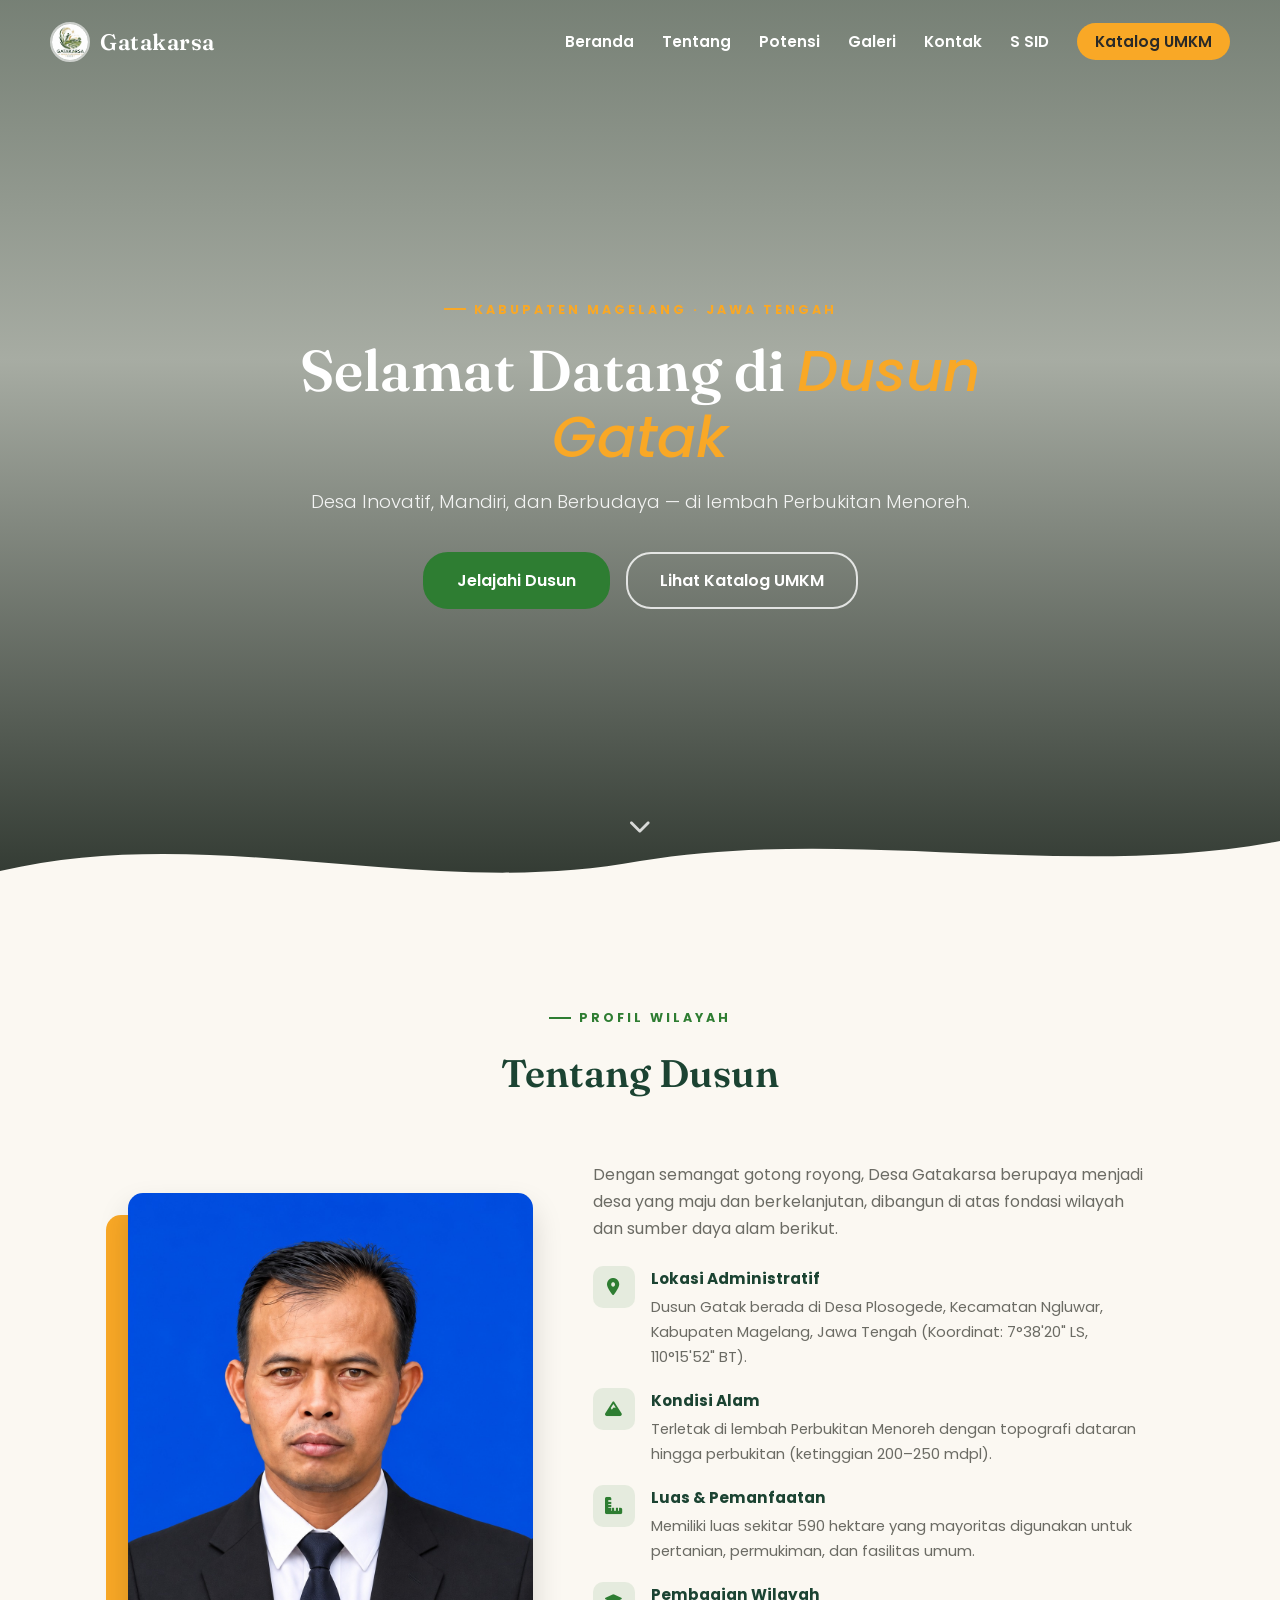
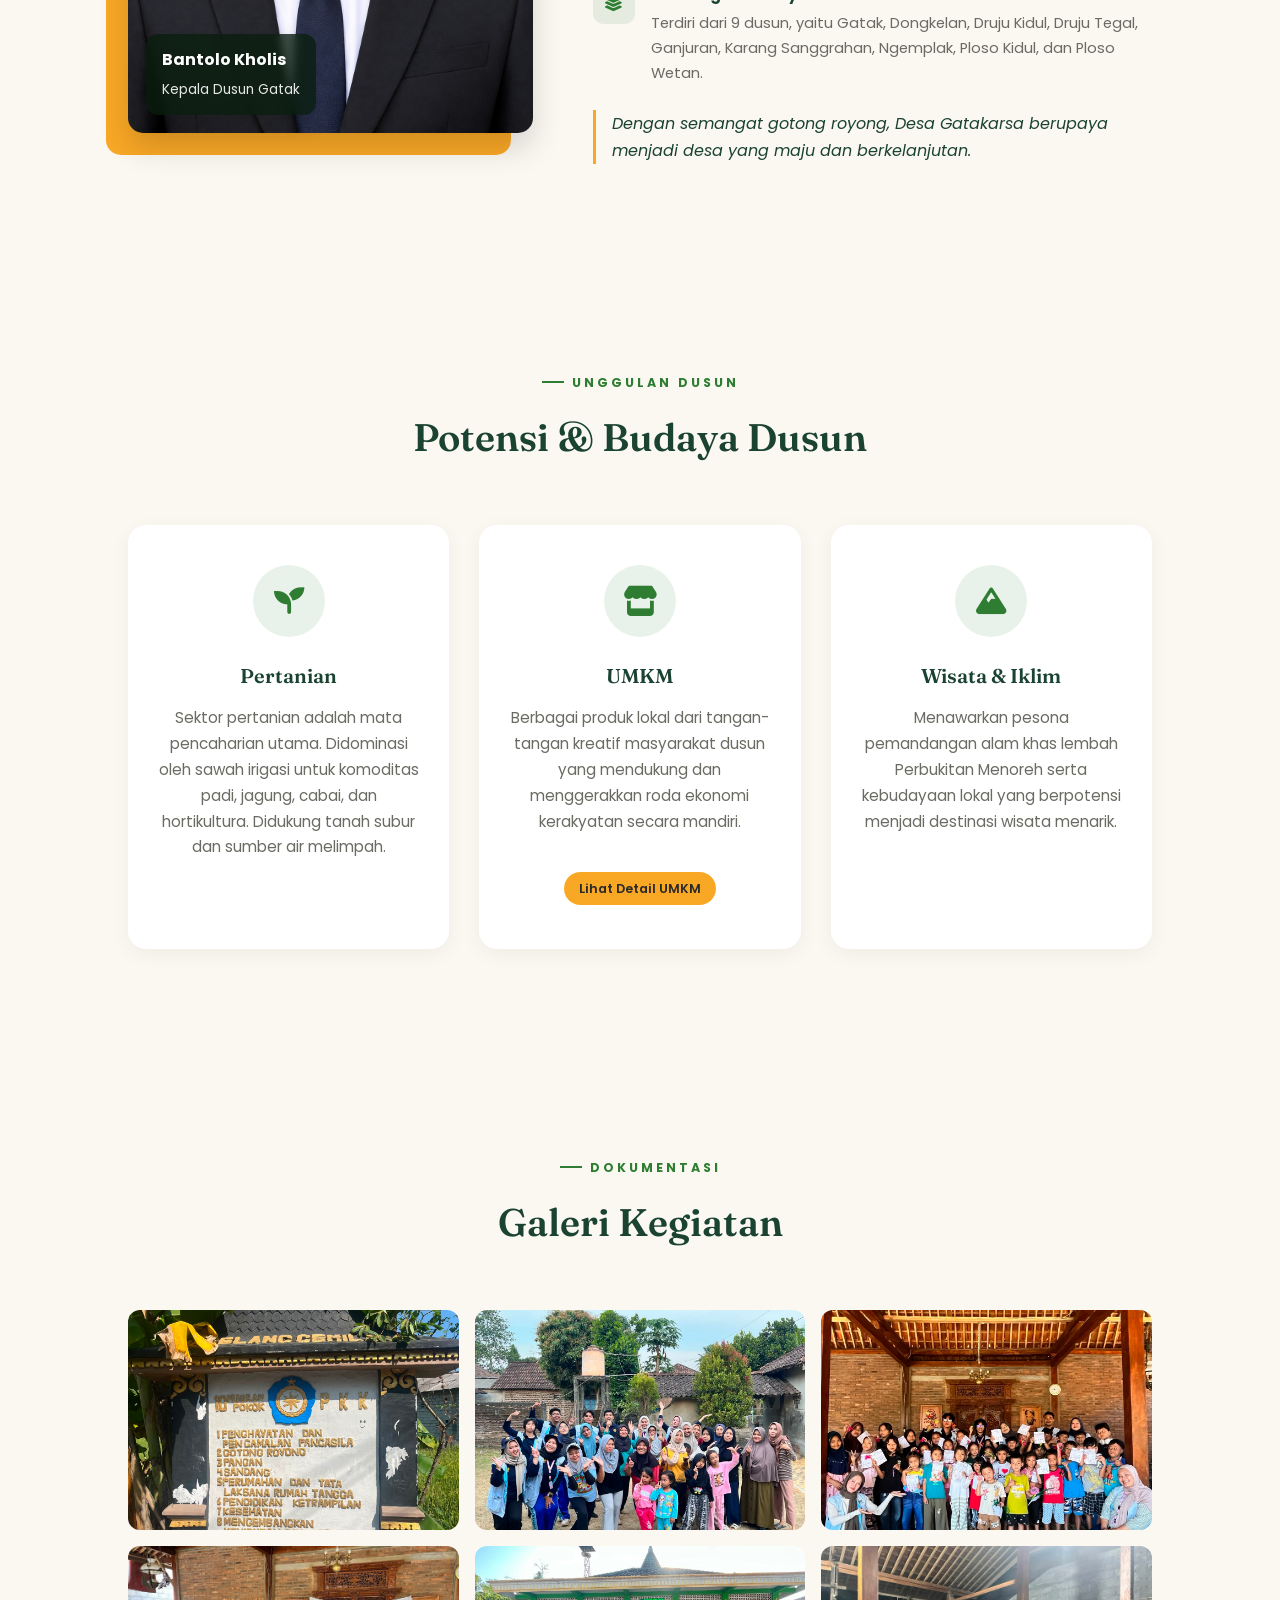
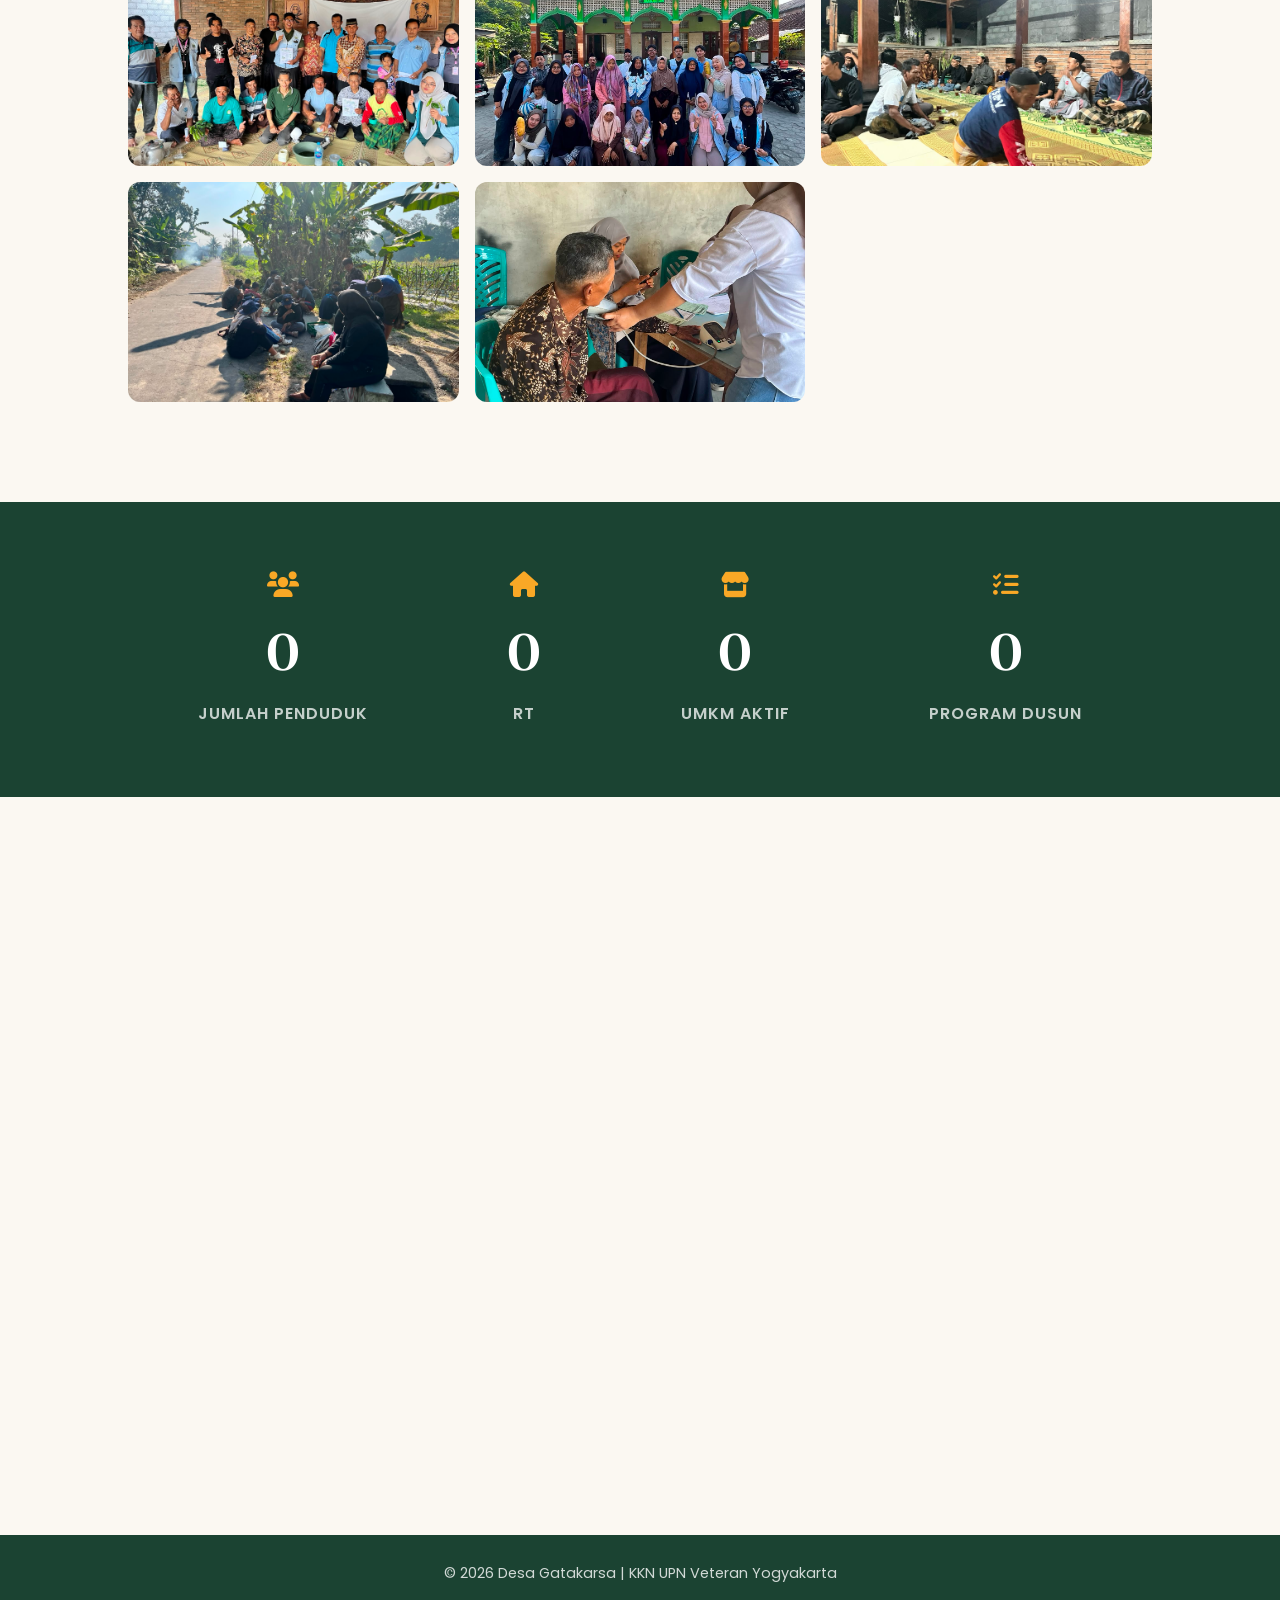
==== commit 4a3aa904: "done" ====
--- a/index.html
+++ b/index.html
@@ -127,6 +127,15 @@
             background: var(--secondary-color); border-radius: 15px; z-index: 0;
         }
         .about-content img { position: relative; z-index: 1; width: 100%; display: block; border-radius: 15px; box-shadow: 0 15px 30px rgba(0,0,0,0.15); transition: 0.3s; }
+        .about-img-caption {
+            position: absolute; left: 18px; bottom: 18px; z-index: 2;
+            background: rgba(10, 30, 15, 0.78); color: white;
+            padding: 12px 16px; border-radius: 12px;
+            backdrop-filter: blur(4px);
+            box-shadow: 0 8px 20px rgba(0,0,0,0.15);
+        }
+        .about-img-caption strong { display: block; font-size: 1rem; margin-bottom: 2px; }
+        .about-img-caption span { font-size: 0.85rem; color: rgba(255,255,255,0.9); }
         .about-content img:hover { transform: translateY(-4px); }
         .about-content .about-text { width: 58%; }
         .about-text > p:first-of-type { margin-bottom: 20px; color: var(--text-muted); }
@@ -245,6 +254,7 @@
             <li><a href="#potensi">Potensi</a></li>
             <li><a href="#galeri">Galeri</a></li>
             <li><a href="#kontak">Kontak</a></li>
+            <li><a href="https://s.id/dusungatak">S SID</a></li>
             <li><a href="umkm.html" target="_blank" class="nav-cta">Katalog UMKM</a></li>
         </ul>
     </nav>
@@ -278,6 +288,10 @@
     <div class="about-content">
         <div class="about-img-wrap">
             <img src="images/kepaladesa2.jpeg" alt="Kepala Desa" onerror="this.src='https:'">
+            <div class="about-img-caption">
+                <strong>Bantolo Kholis</strong>
+                <span>Kepala Dusun Gatak</span>
+            </div>
         </div>
         <div class="about-text">
             <p>Dengan semangat gotong royong, Desa Gatakarsa berupaya menjadi desa yang maju dan berkelanjutan, dibangun di atas fondasi wilayah dan sumber daya alam berikut.</p>
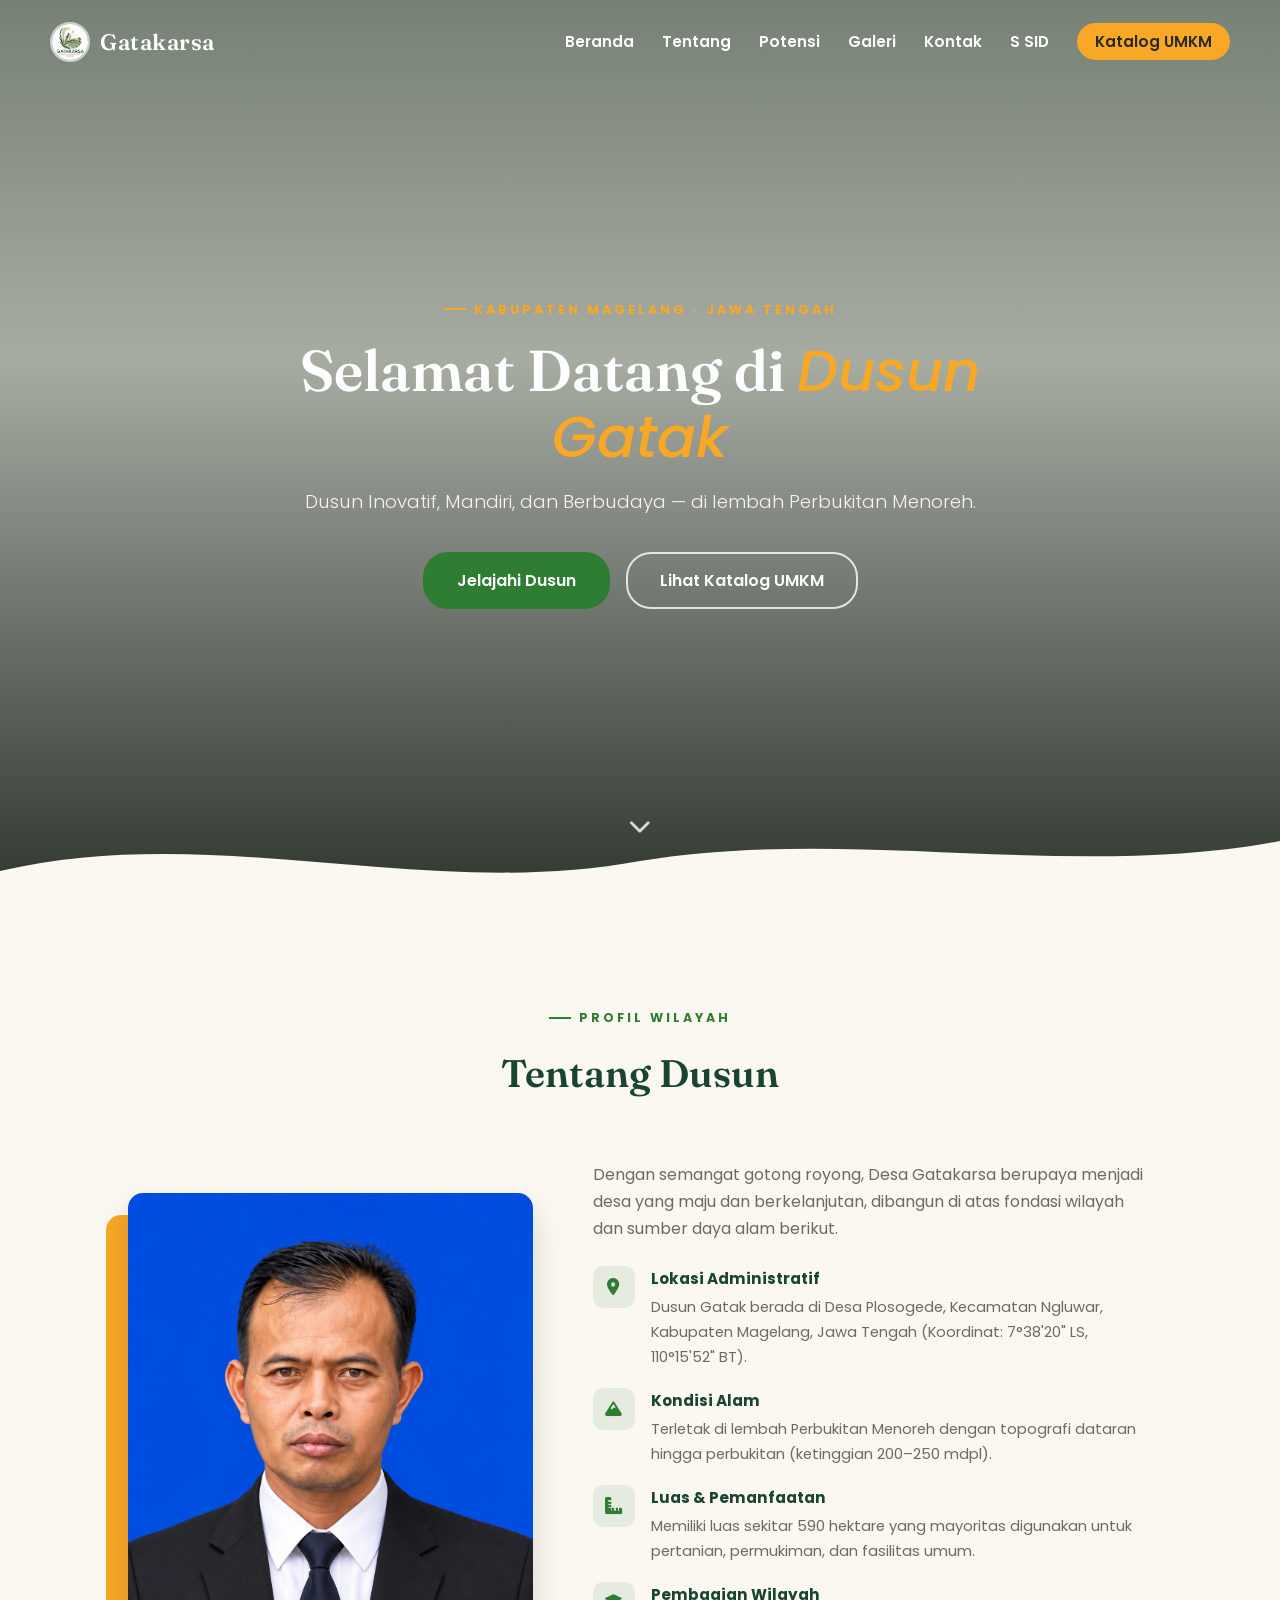
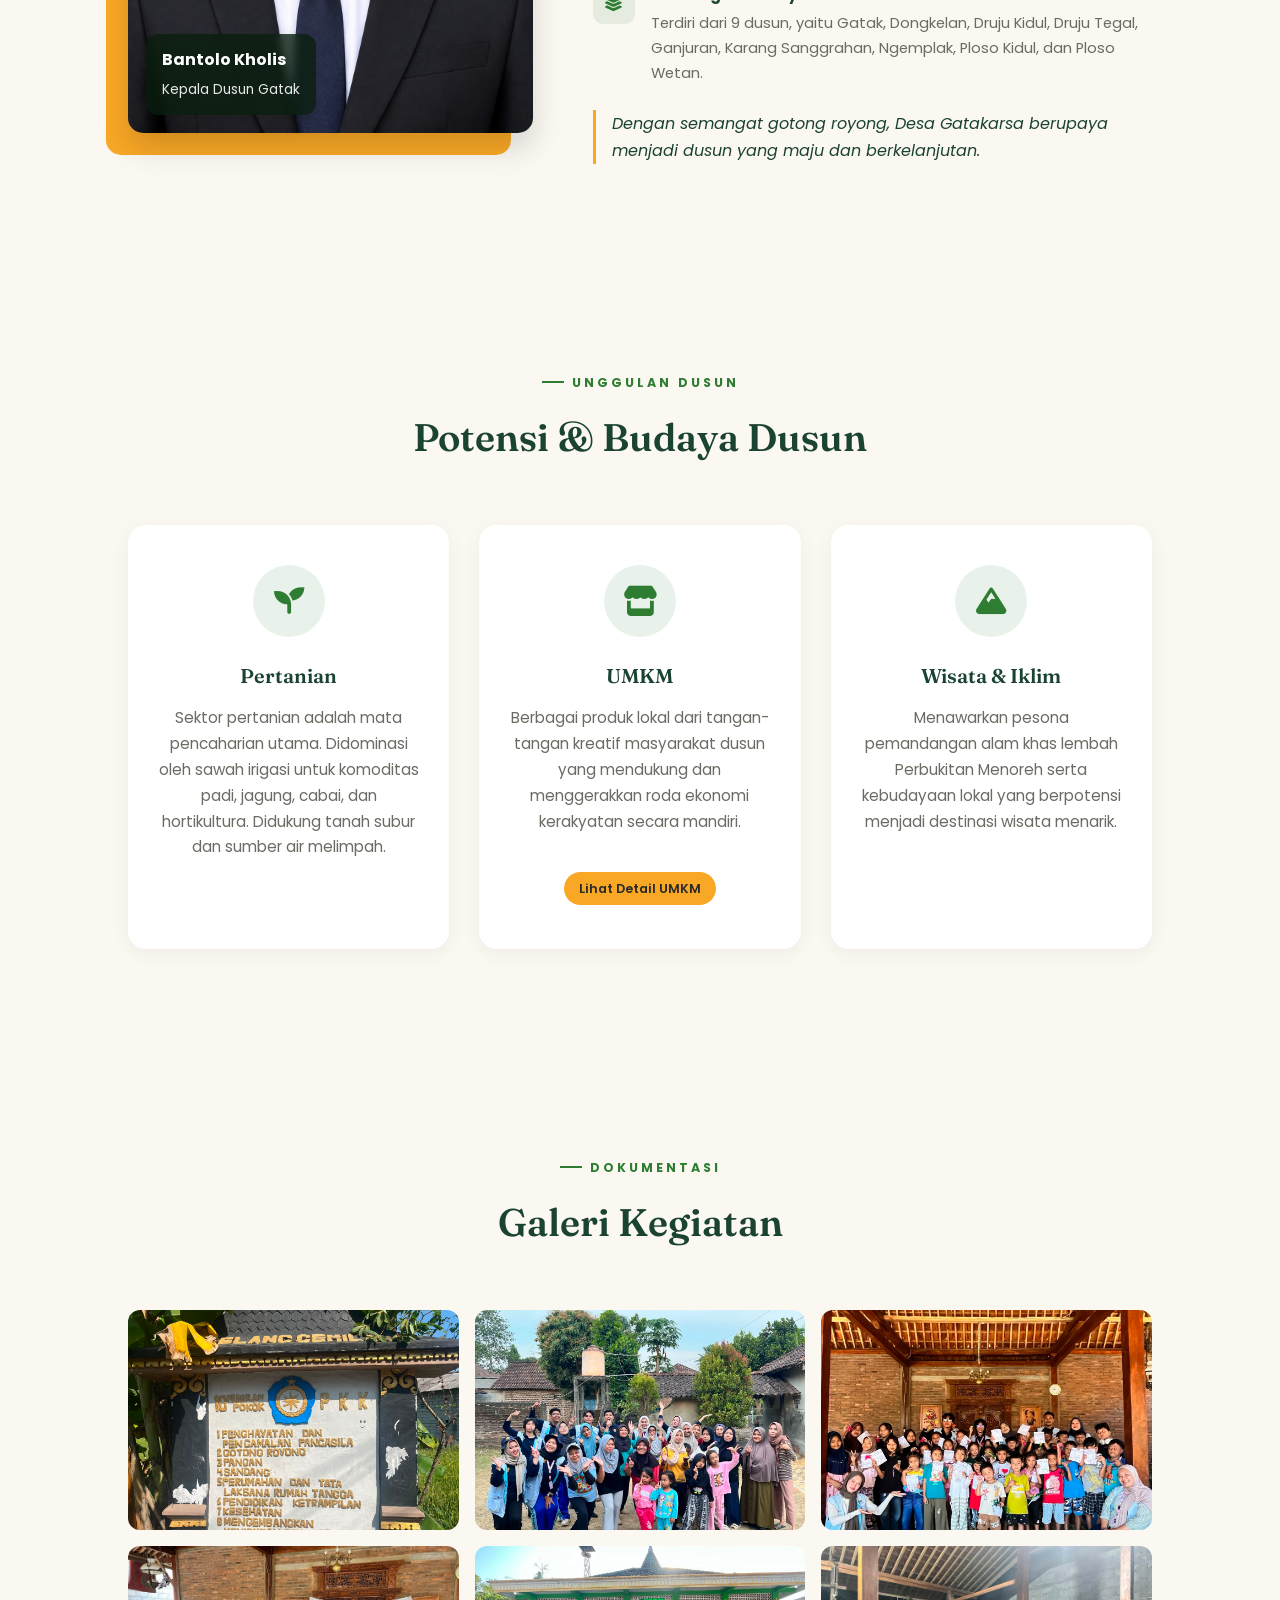
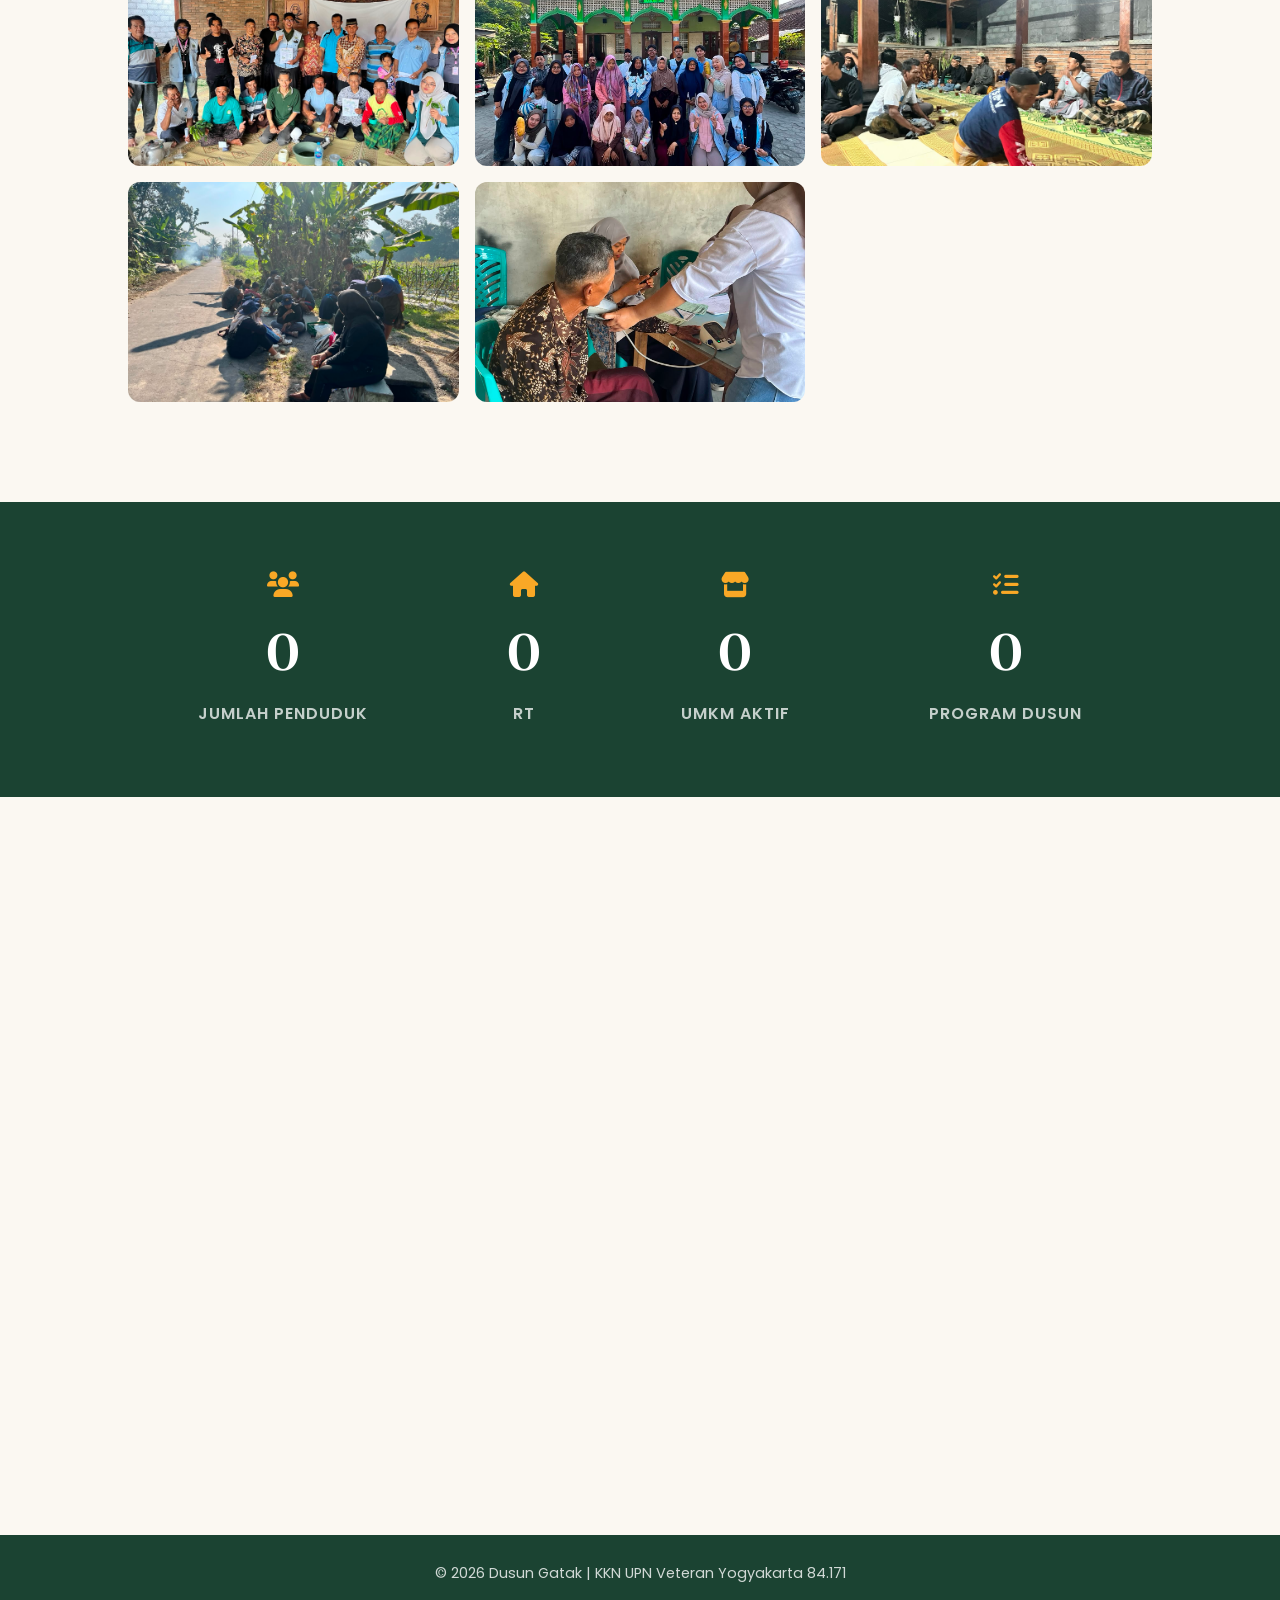
==== commit e6201637: "baru2" ====
--- a/index.html
+++ b/index.html
@@ -3,7 +3,7 @@
 <head>
     <meta charset="UTF-8">
     <meta name="viewport" content="width=device-width, initial-scale=1.0">
-    <title>Desa Gatakarsa - KKN UPN Veteran Yogyakarta</title>
+    <title>dusun Gatak - KKN UPN Veteran Yogyakarta 84.171</title>
     <!-- Google Fonts: Fraunces untuk judul (karakter hangat, organik), Poppins untuk isi -->
     <link href="https://fonts.googleapis.com/css2?family=Poppins:wght@300;400;600;700&family=Fraunces:ital,opsz,wght@0,9..144,400;0,9..144,500;0,9..144,600;0,9..144,700;1,9..144,500&display=swap" rel="stylesheet">
     <!-- FontAwesome untuk Ikon -->
@@ -265,7 +265,7 @@
     <div class="overlay">
         <span class="eyebrow">Kabupaten Magelang · Jawa Tengah</span>
         <h1>Selamat Datang di <em>Dusun Gatak</em></h1>
-        <p>Desa Inovatif, Mandiri, dan Berbudaya — di lembah Perbukitan Menoreh.</p>
+        <p>Dusun Inovatif, Mandiri, dan Berbudaya — di lembah Perbukitan Menoreh.</p>
         <div class="hero-actions">
             <a href="#tentang" class="btn">Jelajahi Dusun</a>
             <a href="umkm.html" target="_blank" class="btn btn-outline">Lihat Katalog UMKM</a>
@@ -327,7 +327,7 @@
                 </div>
             </div>
 
-            <p class="tagline">Dengan semangat gotong royong, Desa Gatakarsa berupaya menjadi desa yang maju dan berkelanjutan.</p>
+            <p class="tagline">Dengan semangat gotong royong, Desa Gatakarsa berupaya menjadi dusun yang maju dan berkelanjutan.</p>
         </div>
     </div>
 </section>
@@ -420,7 +420,7 @@
 </section>
 
 <footer>
-    <p>© 2026 Desa Gatakarsa | KKN UPN Veteran Yogyakarta</p>
+    <p>© 2026 Dusun Gatak | KKN UPN Veteran Yogyakarta 84.171 </p>
 </footer>
 
 <script>
